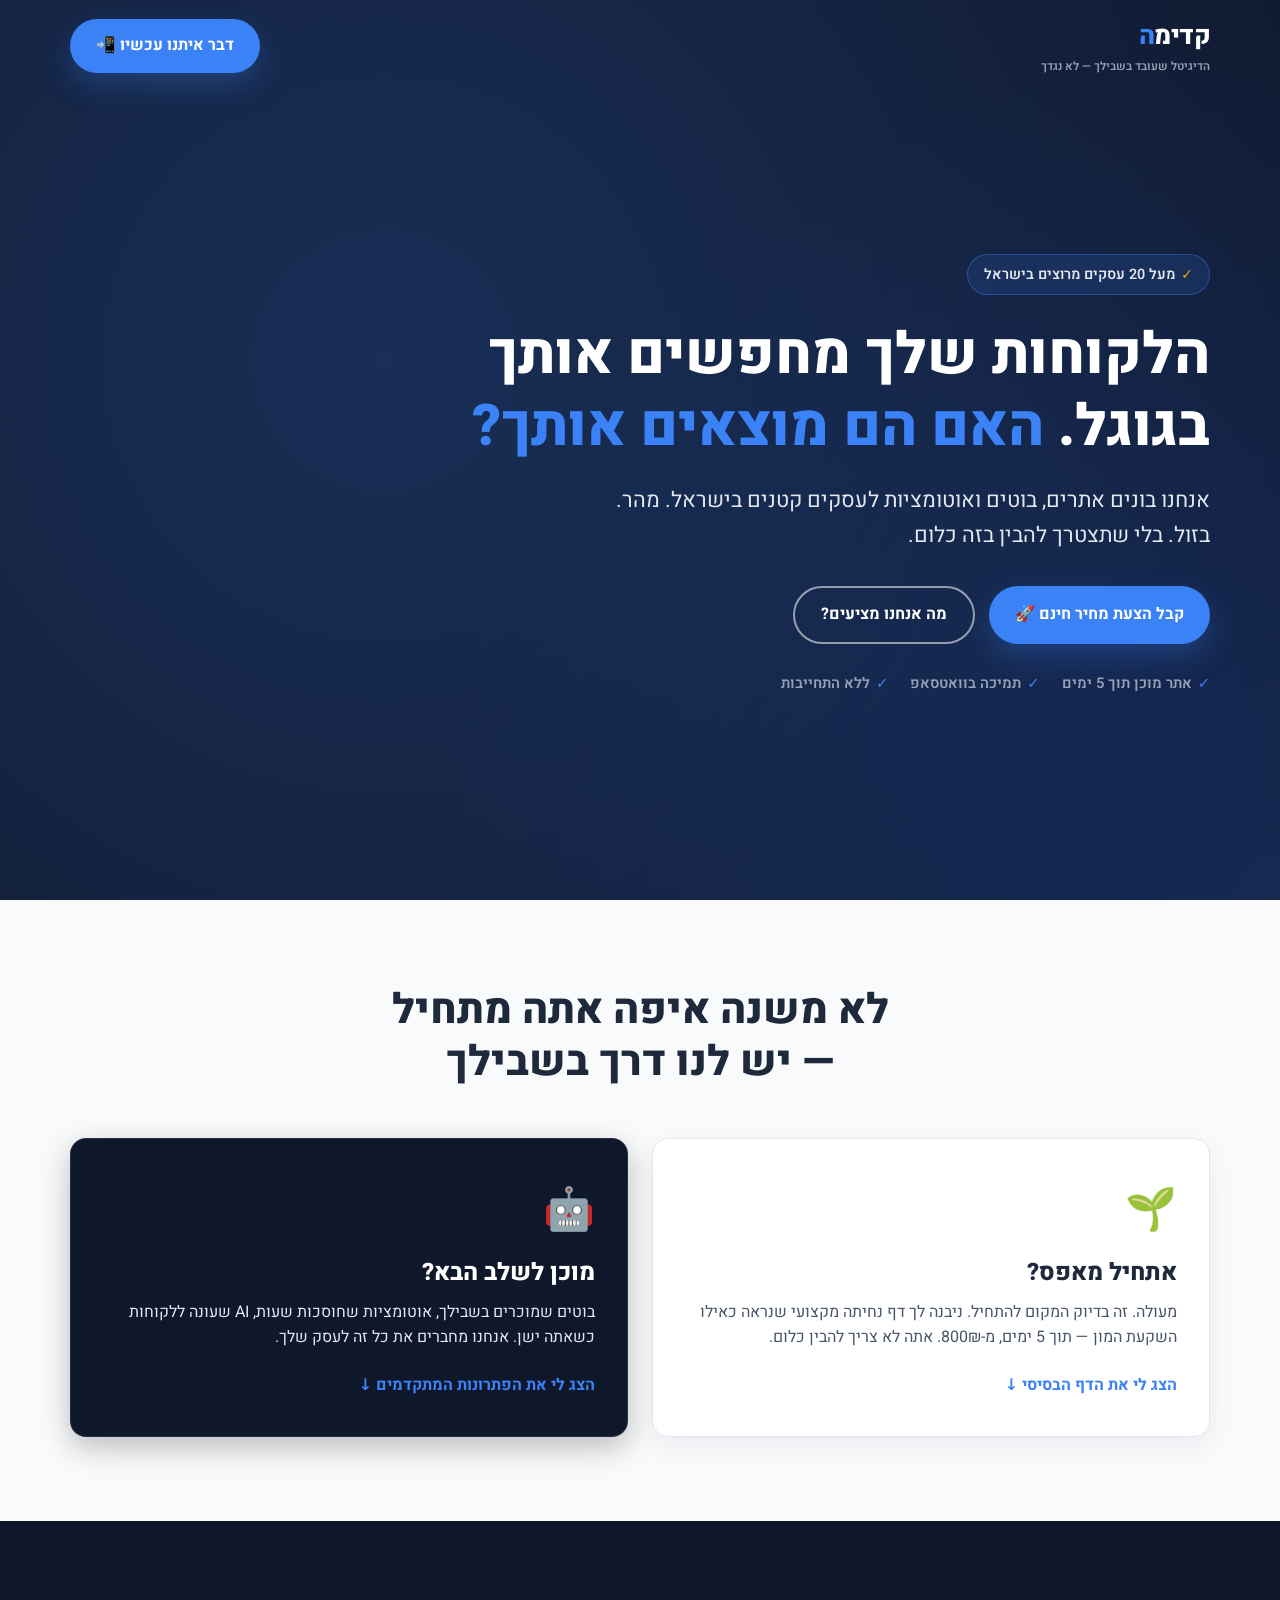
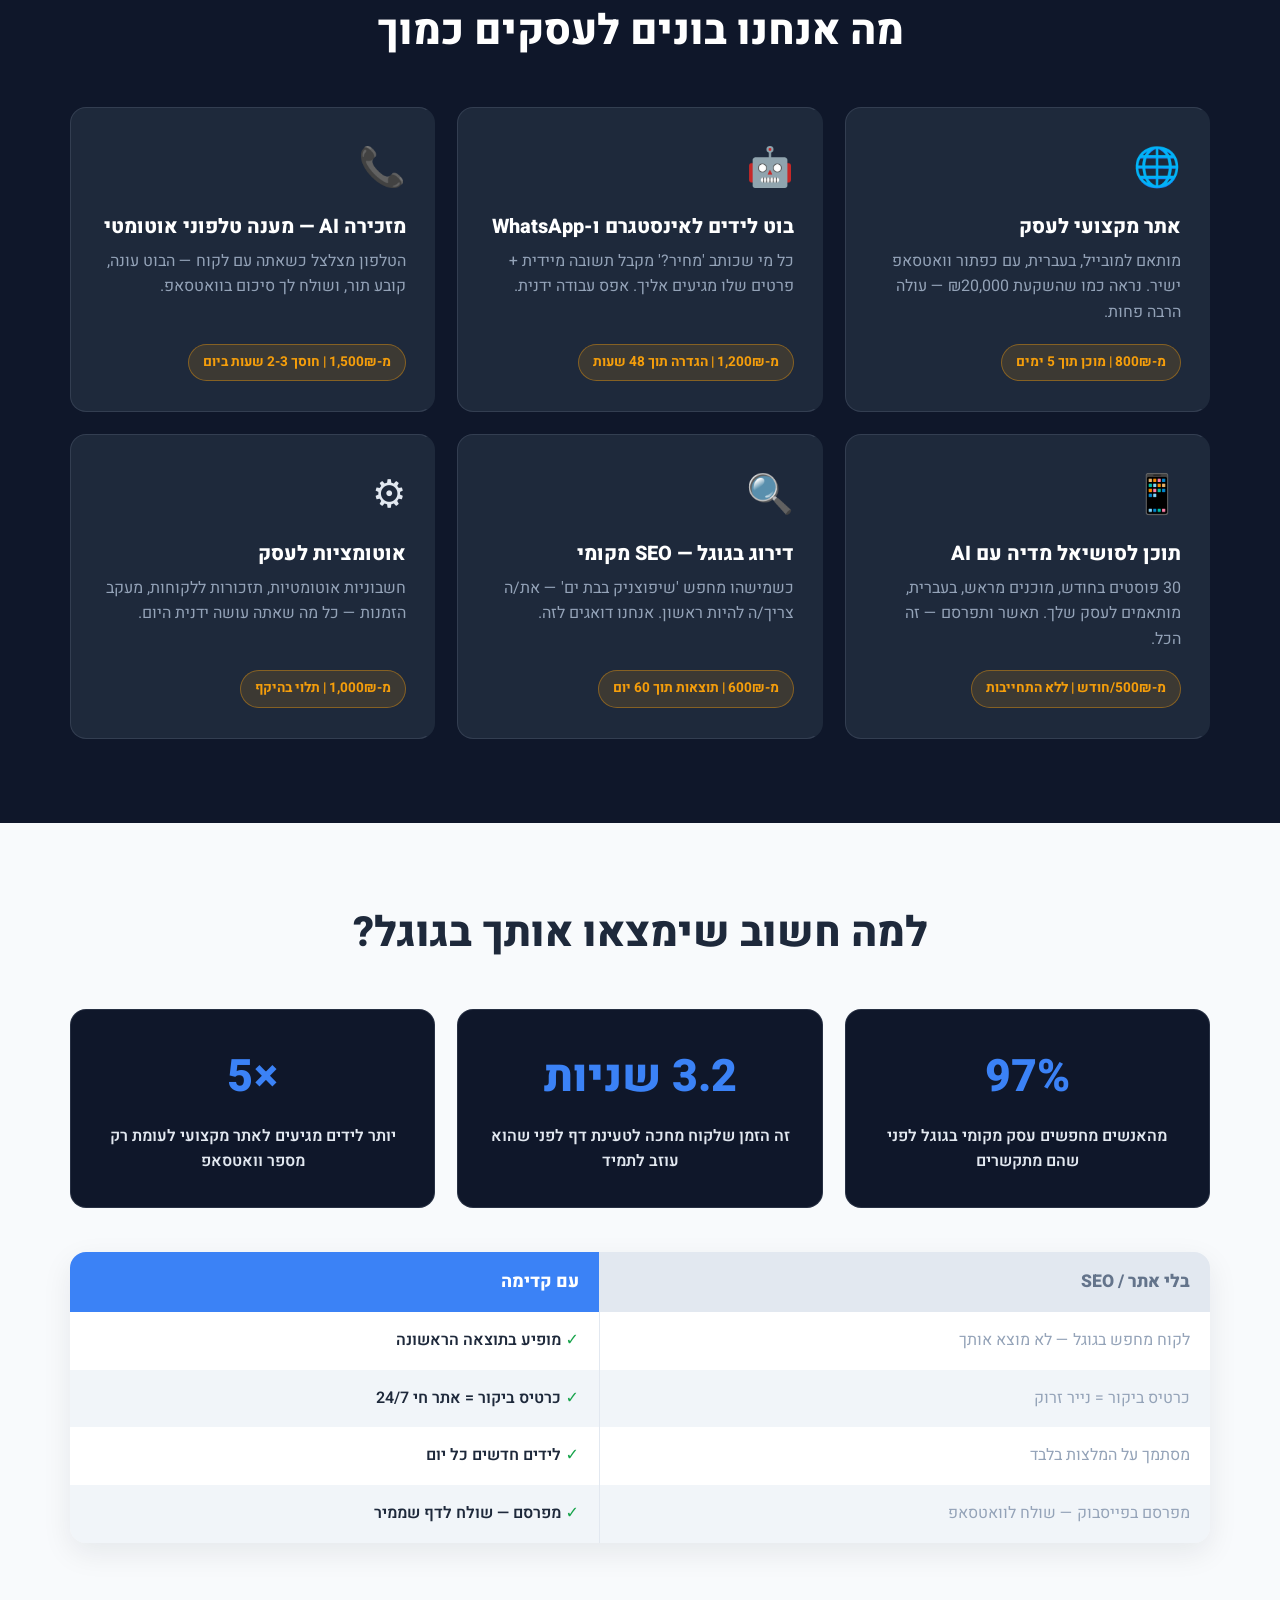
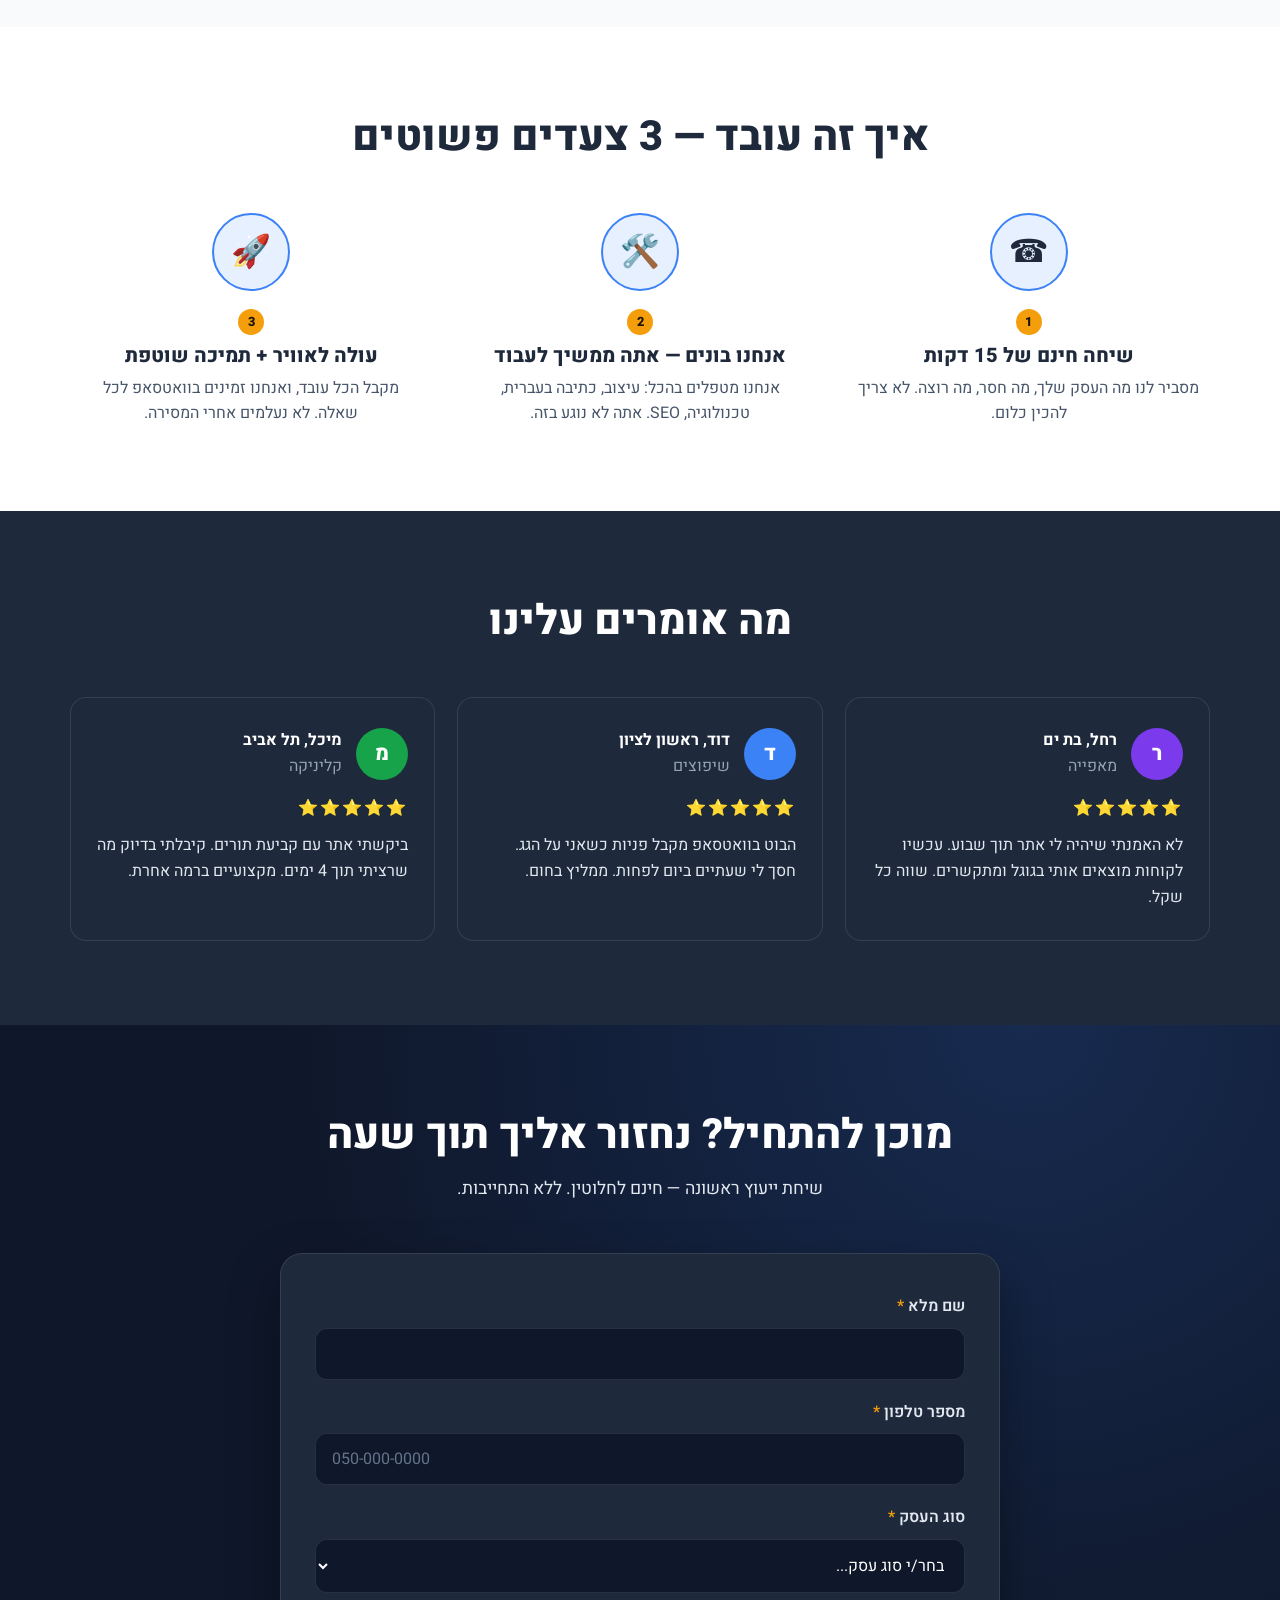
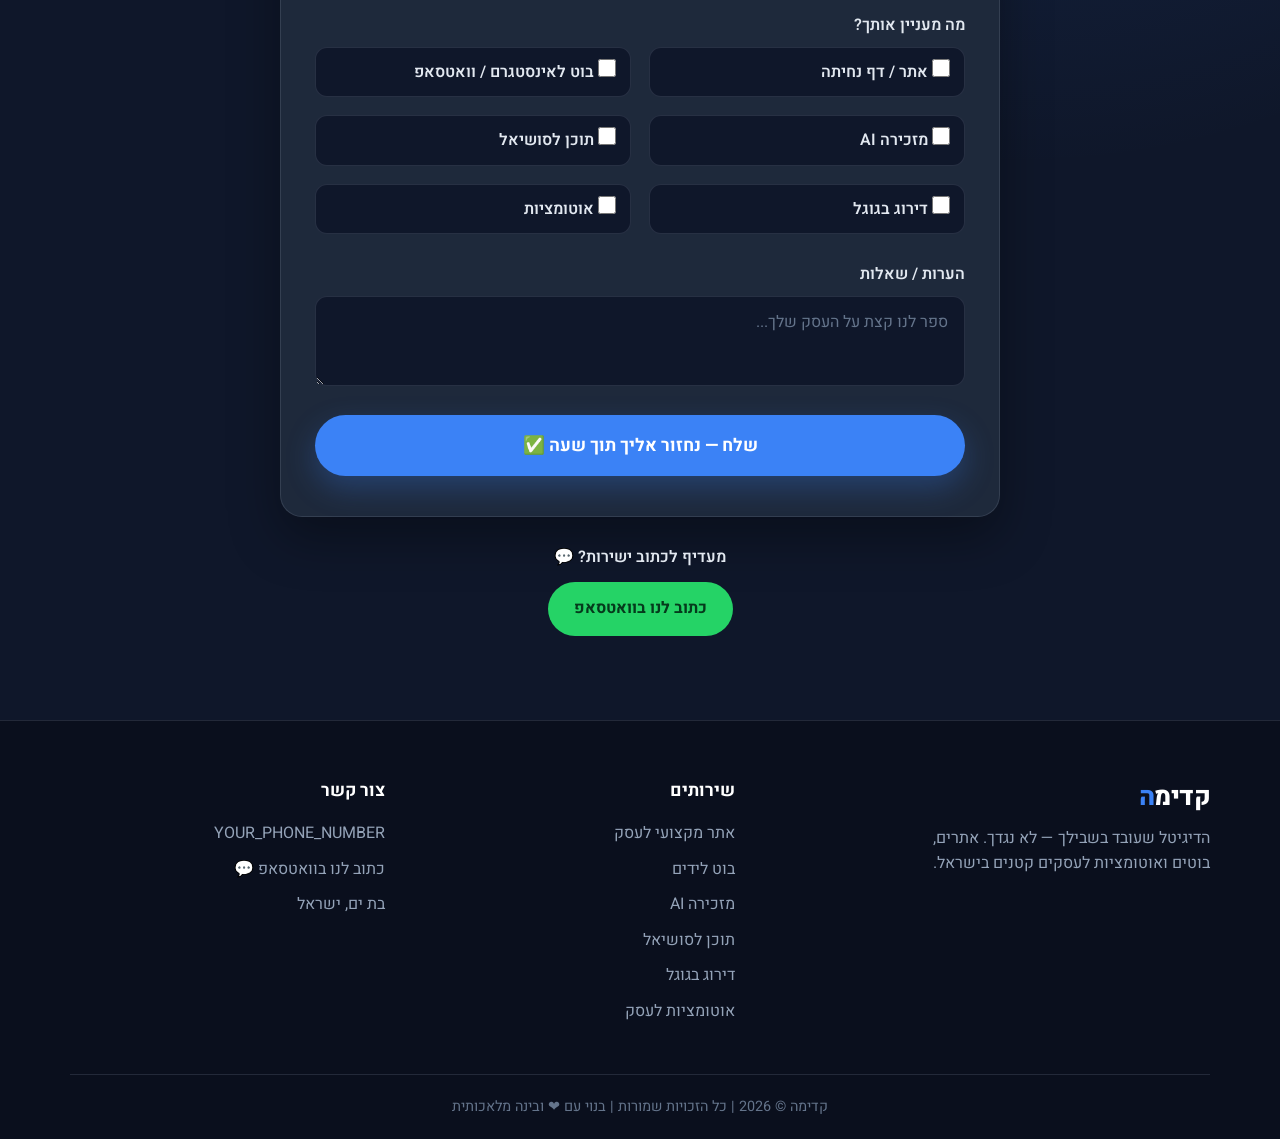
==== public/index.html @ 9039691e "Initial commit from v0" ====
<!DOCTYPE html>
<html lang="he" dir="rtl">
<head>
  <meta charset="UTF-8" />
  <meta name="viewport" content="width=device-width, initial-scale=1.0" />
  <title>קדימה | אתרים, בוטים ואוטומציות לעסקים קטנים בישראל</title>
  <meta name="description" content="קדימה בונה אתרים מקצועיים, בוטים לוואטסאפ ואינסטגרם, ואוטומציות AI לעסקים קטנים בישראל. מוכן תוך 5 ימים, מ-800₪. התקשר עכשיו." />

  <!-- Open Graph -->
  <meta property="og:title" content="קדימה | אתרים, בוטים ואוטומציות לעסקים קטנים בישראל" />
  <meta property="og:description" content="קדימה בונה אתרים מקצועיים, בוטים לוואטסאפ ואינסטגרם, ואוטומציות AI לעסקים קטנים בישראל. מוכן תוך 5 ימים, מ-800₪." />
  <meta property="og:type" content="website" />

  <!-- Google Fonts: Heebo -->
  <link rel="preconnect" href="https://fonts.googleapis.com" />
  <link rel="preconnect" href="https://fonts.gstatic.com" crossorigin />
  <link href="https://fonts.googleapis.com/css2?family=Heebo:wght@400;600;700;800&display=swap" rel="stylesheet" />

  <!-- Schema.org LocalBusiness -->
  <script type="application/ld+json">
  {
    "@context": "https://schema.org",
    "@type": "LocalBusiness",
    "name": "קדימה",
    "description": "סוכנות AI לעסקים קטנים בישראל",
    "address": {
      "@type": "PostalAddress",
      "addressLocality": "בת ים",
      "addressCountry": "IL"
    },
    "telephone": "+YOUR_PHONE_NUMBER",
    "url": "https://kadima.co.il",
    "priceRange": "₪₪"
  }
  </script>

  <style>
    :root {
      --navy: #0F172A;
      --navy-soft: #1E293B;
      --blue: #3B82F6;
      --blue-dark: #2563EB;
      --gold: #F59E0B;
      --white: #FFFFFF;
      --text-light: #E2E8F0;
      --muted: #94A3B8;
      --section-light: #F8FAFC;
      --text-dark: #1E293B;
      --border-dark: rgba(148, 163, 184, 0.18);
      --radius: 16px;
      --shadow-blue: 0 12px 30px rgba(59, 130, 246, 0.28);
    }

    * { margin: 0; padding: 0; box-sizing: border-box; }

    html { scroll-behavior: smooth; }

    body {
      font-family: 'Heebo', system-ui, -apple-system, sans-serif;
      background: var(--navy);
      color: var(--text-light);
      line-height: 1.6;
      overflow-x: hidden;
      -webkit-font-smoothing: antialiased;
    }

    h1, h2, h3 { line-height: 1.25; font-weight: 800; }

    a { text-decoration: none; color: inherit; }

    img { max-width: 100%; display: block; }

    .container {
      width: 100%;
      max-width: 1180px;
      margin: 0 auto;
      padding: 0 20px;
    }

    section { position: relative; }

    /* ===== Buttons ===== */
    .btn {
      display: inline-flex;
      align-items: center;
      justify-content: center;
      gap: 8px;
      font-family: inherit;
      font-weight: 700;
      font-size: 1rem;
      padding: 14px 26px;
      border-radius: 999px;
      border: none;
      cursor: pointer;
      transition: transform .2s ease, box-shadow .25s ease, background .2s ease, color .2s ease;
      white-space: nowrap;
    }
    .btn-primary {
      background: var(--blue);
      color: #fff;
      box-shadow: var(--shadow-blue);
    }
    .btn-primary:hover { background: var(--blue-dark); transform: translateY(-2px); }
    .btn-outline {
      background: transparent;
      color: #fff;
      border: 2px solid rgba(255,255,255,.55);
    }
    .btn-outline:hover { border-color: #fff; background: rgba(255,255,255,.08); transform: translateY(-2px); }
    .btn-gold { background: var(--gold); color: #1a1303; }
    .btn-block { width: 100%; padding: 18px; font-size: 1.1rem; }

    /* ===== Navbar ===== */
    .navbar {
      position: fixed;
      top: 0; right: 0; left: 0;
      z-index: 1000;
      transition: background .3s ease, box-shadow .3s ease, padding .3s ease, backdrop-filter .3s ease;
      padding: 16px 0;
    }
    .navbar.scrolled {
      background: rgba(15, 23, 42, .82);
      backdrop-filter: blur(12px);
      box-shadow: 0 6px 24px rgba(0,0,0,.35);
      padding: 10px 0;
    }
    .nav-inner { display: flex; align-items: center; justify-content: space-between; }
    .logo-wrap { display: flex; flex-direction: column; }
    .logo {
      font-size: 1.6rem;
      font-weight: 800;
      color: #fff;
      letter-spacing: -0.5px;
    }
    .logo span { color: var(--blue); }
    .logo-tag { font-size: .72rem; color: var(--muted); font-weight: 600; margin-top: 1px; }

    /* ===== Hero ===== */
    .hero {
      min-height: 100vh;
      display: flex;
      align-items: center;
      padding: 120px 0 70px;
      background:
        radial-gradient(circle at 15% 20%, rgba(59,130,246,.22), transparent 45%),
        radial-gradient(circle at 85% 75%, rgba(245,158,11,.12), transparent 45%),
        radial-gradient(circle at 50% 50%, rgba(37,99,235,.18), transparent 55%),
        var(--navy);
      background-size: 200% 200%, 200% 200%, 200% 200%, auto;
      animation: meshMove 16s ease-in-out infinite alternate;
      overflow: hidden;
    }
    @keyframes meshMove {
      0%   { background-position: 0% 0%, 100% 100%, 50% 50%, 0 0; }
      100% { background-position: 30% 20%, 70% 80%, 60% 40%, 0 0; }
    }
    .hero-content { max-width: 760px; }
    .badge {
      display: inline-flex;
      align-items: center;
      gap: 6px;
      background: rgba(59,130,246,.14);
      border: 1px solid rgba(59,130,246,.4);
      color: var(--text-light);
      font-weight: 600;
      font-size: .9rem;
      padding: 8px 16px;
      border-radius: 999px;
      margin-bottom: 24px;
    }
    .badge .check { color: var(--gold); }
    .hero h1 {
      font-size: clamp(2rem, 6vw, 3.6rem);
      color: #fff;
      margin-bottom: 20px;
      text-wrap: balance;
    }
    .hero h1 .hl { color: var(--blue); }
    .hero-sub {
      font-size: clamp(1.05rem, 2.4vw, 1.35rem);
      color: var(--text-light);
      max-width: 620px;
      margin-bottom: 34px;
      text-wrap: pretty;
    }
    .hero-ctas { display: flex; flex-wrap: wrap; gap: 14px; margin-bottom: 28px; }
    .micro-badges {
      display: flex;
      flex-wrap: wrap;
      gap: 8px 22px;
      color: var(--muted);
      font-weight: 600;
      font-size: .92rem;
    }
    .micro-badges span { display: inline-flex; align-items: center; gap: 6px; }
    .micro-badges .check { color: var(--blue); font-weight: 800; }

    /* ===== Section heads ===== */
    .section-pad { padding: 84px 0; }
    .section-head { text-align: center; max-width: 720px; margin: 0 auto 50px; }
    .section-head h2 {
      font-size: clamp(1.7rem, 4vw, 2.6rem);
      margin-bottom: 14px;
      text-wrap: balance;
    }
    .light { background: var(--section-light); color: var(--text-dark); }
    .light .section-head h2 { color: var(--text-dark); }
    .dark-sec { background: var(--navy); color: var(--text-light); }
    .dark-soft { background: var(--navy-soft); }

    /* ===== Two-audience split ===== */
    .split-grid {
      display: grid;
      grid-template-columns: repeat(2, 1fr);
      gap: 24px;
    }
    .aud-card {
      border-radius: var(--radius);
      padding: 38px 32px;
      transition: transform .25s ease, box-shadow .25s ease;
    }
    .aud-card:hover { transform: translateY(-4px); }
    .aud-a {
      background: #fff;
      color: var(--text-dark);
      border: 1px solid #e2e8f0;
      box-shadow: 0 10px 30px rgba(15,23,42,.06);
    }
    .aud-b {
      background: var(--navy);
      color: var(--text-light);
      border: 1px solid var(--border-dark);
      box-shadow: 0 10px 30px rgba(0,0,0,.25);
    }
    .aud-icon { font-size: 2.6rem; margin-bottom: 14px; }
    .aud-card h3 { font-size: 1.5rem; margin-bottom: 12px; }
    .aud-a h3 { color: var(--text-dark); }
    .aud-b h3 { color: #fff; }
    .aud-card p { margin-bottom: 22px; }
    .aud-a p { color: #475569; }
    .aud-b p { color: var(--text-light); }
    .aud-link {
      font-weight: 700;
      color: var(--blue);
      display: inline-flex;
      align-items: center;
      gap: 6px;
      transition: gap .2s ease;
    }
    .aud-link:hover { gap: 12px; }

    /* ===== Services ===== */
    .services-grid {
      display: grid;
      grid-template-columns: repeat(3, 1fr);
      gap: 22px;
    }
    .service-card {
      background: var(--navy-soft);
      border: 1px solid var(--border-dark);
      border-right: 3px solid transparent;
      border-radius: var(--radius);
      padding: 30px 26px;
      display: flex;
      flex-direction: column;
      transition: transform .25s ease, box-shadow .25s ease, border-color .25s ease;
    }
    .service-card:hover {
      transform: translateY(-6px);
      box-shadow: -6px 12px 34px rgba(59,130,246,.22);
      border-right-color: var(--blue);
    }
    .service-icon { font-size: 2.4rem; margin-bottom: 14px; }
    .service-card h3 { font-size: 1.25rem; color: #fff; margin-bottom: 10px; }
    .service-card p { color: var(--muted); flex-grow: 1; margin-bottom: 18px; }
    .price-badge {
      align-self: flex-start;
      background: rgba(245,158,11,.14);
      border: 1px solid rgba(245,158,11,.4);
      color: var(--gold);
      font-weight: 700;
      font-size: .85rem;
      padding: 7px 14px;
      border-radius: 999px;
    }

    /* ===== Why SEO ===== */
    .stats-grid {
      display: grid;
      grid-template-columns: repeat(3, 1fr);
      gap: 22px;
      margin-bottom: 44px;
    }
    .stat-box {
      background: var(--navy);
      border: 1px solid var(--border-dark);
      border-radius: var(--radius);
      padding: 32px 26px;
      text-align: center;
    }
    .stat-num { font-size: 2.8rem; font-weight: 800; color: var(--blue); margin-bottom: 10px; }
    .stat-box p { color: var(--text-light); font-weight: 600; }

    .compare-table {
      width: 100%;
      border-collapse: collapse;
      border-radius: var(--radius);
      overflow: hidden;
      box-shadow: 0 10px 30px rgba(15,23,42,.08);
    }
    .compare-table th, .compare-table td {
      padding: 16px 20px;
      text-align: right;
      font-size: 1rem;
    }
    .compare-table thead th { font-size: 1.1rem; font-weight: 800; }
    .compare-table thead th:first-child { background: #e2e8f0; color: #64748b; }
    .compare-table thead th:last-child { background: var(--blue); color: #fff; }
    .compare-table tbody tr { background: #fff; }
    .compare-table tbody tr:nth-child(even) { background: #f1f5f9; }
    .compare-table td:first-child { color: #94a3b8; border-left: 1px solid #e2e8f0; }
    .compare-table td:last-child { color: var(--text-dark); font-weight: 600; }
    .compare-table td:last-child::before { content: "✓ "; color: #16a34a; font-weight: 800; }

    /* ===== How it works ===== */
    .steps {
      display: grid;
      grid-template-columns: repeat(3, 1fr);
      gap: 26px;
    }
    .step {
      text-align: center;
      padding: 0 10px;
      position: relative;
    }
    .step-circle {
      width: 78px; height: 78px;
      margin: 0 auto 18px;
      border-radius: 50%;
      display: flex; align-items: center; justify-content: center;
      font-size: 2rem;
      background: rgba(59,130,246,.12);
      border: 2px solid var(--blue);
    }
    .step-num {
      display: inline-block;
      background: var(--gold);
      color: #1a1303;
      font-weight: 800;
      font-size: .8rem;
      width: 26px; height: 26px; line-height: 26px;
      border-radius: 50%;
      margin-bottom: 8px;
    }
    .step h3 { font-size: 1.25rem; color: var(--text-dark); margin-bottom: 8px; }
    .step p { color: #475569; }

    /* ===== Testimonials ===== */
    .testi-grid {
      display: grid;
      grid-template-columns: repeat(3, 1fr);
      gap: 22px;
    }
    .testi-card {
      background: var(--navy-soft);
      border: 1px solid var(--border-dark);
      border-radius: var(--radius);
      padding: 30px 26px;
    }
    .testi-top { display: flex; align-items: center; gap: 14px; margin-bottom: 16px; }
    .avatar {
      width: 52px; height: 52px;
      border-radius: 50%;
      display: flex; align-items: center; justify-content: center;
      font-weight: 800; font-size: 1.3rem; color: #fff;
      flex-shrink: 0;
    }
    .testi-meta strong { color: #fff; display: block; font-size: 1rem; }
    .stars { color: var(--gold); margin-bottom: 12px; letter-spacing: 2px; }
    .testi-card p { color: var(--text-light); }

    /* ===== Lead form ===== */
    .form-section {
      background:
        radial-gradient(circle at 80% 0%, rgba(59,130,246,.18), transparent 45%),
        var(--navy);
    }
    .form-wrap {
      max-width: 720px;
      margin: 0 auto;
      background: var(--navy-soft);
      border: 1px solid var(--border-dark);
      border-radius: 22px;
      padding: 40px 34px;
      box-shadow: 0 20px 50px rgba(0,0,0,.35);
    }
    .form-group { margin-bottom: 20px; }
    .form-group label { display: block; font-weight: 600; margin-bottom: 8px; color: var(--text-light); }
    .req { color: var(--gold); }
    .form-control {
      width: 100%;
      font-family: inherit;
      font-size: 1rem;
      padding: 13px 16px;
      border-radius: 12px;
      border: 1.5px solid var(--border-dark);
      background: var(--navy);
      color: #fff;
      transition: border-color .2s ease, box-shadow .2s ease;
    }
    .form-control::placeholder { color: #64748b; }
    .form-control:focus {
      outline: none;
      border-color: var(--blue);
      box-shadow: 0 0 0 4px rgba(59,130,246,.18);
    }
    select.form-control { cursor: pointer; }
    textarea.form-control { resize: vertical; min-height: 90px; }
    .checks {
      display: grid;
      grid-template-columns: repeat(2, 1fr);
      gap: 10px 18px;
    }
    .check-item {
      display: flex; align-items: center; gap: 10px;
      background: var(--navy);
      border: 1.5px solid var(--border-dark);
      border-radius: 12px;
      padding: 11px 14px;
      cursor: pointer;
      transition: border-color .2s ease, background .2s ease;
      font-weight: 600;
    }
    .check-item:hover { border-color: var(--blue); }
    .check-item input { width: 18px; height: 18px; accent-color: var(--blue); cursor: pointer; }
    .field-error { color: #f87171; font-size: .85rem; margin-top: 6px; display: none; }
    .form-control.invalid { border-color: #f87171; }

    .spinner {
      width: 18px; height: 18px;
      border: 2.5px solid rgba(255,255,255,.4);
      border-top-color: #fff;
      border-radius: 50%;
      animation: spin .7s linear infinite;
      display: none;
    }
    @keyframes spin { to { transform: rotate(360deg); } }

    .thank-you {
      display: none;
      text-align: center;
      padding: 20px 0;
    }
    .thank-you.show { display: block; animation: fadeUp .5s ease; }
    .thank-you h3 { font-size: 1.7rem; color: #fff; margin-bottom: 14px; }
    .thank-you p { color: var(--text-light); margin-bottom: 26px; font-size: 1.1rem; }

    .wa-fallback { text-align: center; margin-top: 28px; color: var(--text-light); }
    .wa-fallback p { margin-bottom: 12px; font-weight: 600; }
    .btn-wa { background: #25D366; color: #053a1c; }
    .btn-wa:hover { background: #1ebe5a; transform: translateY(-2px); }
    .pulse { animation: pulse 2s infinite; }
    @keyframes pulse {
      0% { box-shadow: 0 0 0 0 rgba(37,211,102,.5); }
      70% { box-shadow: 0 0 0 16px rgba(37,211,102,0); }
      100% { box-shadow: 0 0 0 0 rgba(37,211,102,0); }
    }

    /* ===== Footer ===== */
    footer { background: #0a0f1d; padding: 56px 0 0; border-top: 1px solid var(--border-dark); }
    .footer-grid {
      display: grid;
      grid-template-columns: 1.4fr 1fr 1fr;
      gap: 34px;
      padding-bottom: 40px;
    }
    .footer-brand .logo { margin-bottom: 8px; }
    .footer-brand p { color: var(--muted); max-width: 280px; }
    footer h4 { color: #fff; font-size: 1.1rem; margin-bottom: 16px; }
    footer ul { list-style: none; }
    footer li { margin-bottom: 10px; }
    footer a, footer li { color: var(--muted); transition: color .2s ease; }
    footer a:hover { color: var(--blue); }
    .footer-bottom {
      border-top: 1px solid var(--border-dark);
      padding: 20px 0;
      text-align: center;
      color: #64748b;
      font-size: .9rem;
    }

    /* ===== Reveal animation ===== */
    .reveal {
      opacity: 0;
      transform: translateY(28px);
      transition: opacity .6s ease, transform .6s ease;
    }
    .reveal.visible { opacity: 1; transform: translateY(0); }

    /* ===== Responsive ===== */
    @media (max-width: 880px) {
      .services-grid, .stats-grid, .steps, .testi-grid { grid-template-columns: 1fr; }
      .split-grid { grid-template-columns: 1fr; }
      .footer-grid { grid-template-columns: 1fr; gap: 26px; }
    }
    @media (max-width: 600px) {
      .section-pad { padding: 60px 0; }
      .logo-tag { display: none; }
      .checks { grid-template-columns: 1fr; }
      .hero-ctas .btn { flex: 1; }
      .navbar .nav-cta { padding: 11px 18px; font-size: .9rem; }
    }
  </style>
</head>
<body>

  <!-- ===== NAVBAR ===== -->
  <header class="navbar" id="navbar">
    <div class="container nav-inner">
      <div class="logo-wrap">
        <a href="#" class="logo">קדימ<span>ה</span></a>
        <span class="logo-tag">הדיגיטל שעובד בשבילך — לא נגדך</span>
      </div>
      <a href="#contact" class="btn btn-primary nav-cta">דבר איתנו עכשיו 📲</a>
    </div>
  </header>

  <main>
    <!-- ===== HERO ===== -->
    <section class="hero" id="hero">
      <div class="container">
        <div class="hero-content">
          <span class="badge"><span class="check">✓</span> מעל 20 עסקים מרוצים בישראל</span>
          <h1>הלקוחות שלך מחפשים אותך בגוגל. <span class="hl">האם הם מוצאים אותך?</span></h1>
          <p class="hero-sub">אנחנו בונים אתרים, בוטים ואוטומציות לעסקים קטנים בישראל. מהר. בזול. בלי שתצטרך להבין בזה כלום.</p>
          <div class="hero-ctas">
            <a href="#contact" class="btn btn-primary">קבל הצעת מחיר חינם 🚀</a>
            <a href="#services" class="btn btn-outline">מה אנחנו מציעים?</a>
          </div>
          <div class="micro-badges">
            <span><span class="check">✓</span> אתר מוכן תוך 5 ימים</span>
            <span><span class="check">✓</span> תמיכה בוואטסאפ</span>
            <span><span class="check">✓</span> ללא התחייבות</span>
          </div>
        </div>
      </div>
    </section>

    <!-- ===== TWO-AUDIENCE SPLIT ===== -->
    <section class="section-pad light" id="start">
      <div class="container">
        <div class="section-head reveal">
          <h2>לא משנה איפה אתה מתחיל — יש לנו דרך בשבילך</h2>
        </div>
        <div class="split-grid">
          <div class="aud-card aud-a reveal">
            <div class="aud-icon">🌱</div>
            <h3>אתחיל מאפס?</h3>
            <p>מעולה. זה בדיוק המקום להתחיל. ניבנה לך דף נחיתה מקצועי שנראה כאילו השקעת המון — תוך 5 ימים, מ-800₪. אתה לא צריך להבין כלום.</p>
            <a href="#services" class="aud-link">הצג לי את הדף הבסיסי ↓</a>
          </div>
          <div class="aud-card aud-b reveal">
            <div class="aud-icon">🤖</div>
            <h3>מוכן לשלב הבא?</h3>
            <p>בוטים שמוכרים בשבילך, אוטומציות שחוסכות שעות, AI שעונה ללקוחות כשאתה ישן. אנחנו מחברים את כל זה לעסק שלך.</p>
            <a href="#services" class="aud-link">הצג לי את הפתרונות המתקדמים ↓</a>
          </div>
        </div>
      </div>
    </section>

    <!-- ===== SERVICES ===== -->
    <section class="section-pad dark-sec" id="services">
      <div class="container">
        <div class="section-head reveal">
          <h2 style="color:#fff">מה אנחנו בונים לעסקים כמוך</h2>
        </div>
        <div class="services-grid">
          <div class="service-card reveal">
            <div class="service-icon">🌐</div>
            <h3>אתר מקצועי לעסק</h3>
            <p>מותאם למובייל, בעברית, עם כפתור וואטסאפ ישיר. נראה כמו שהשקעת ₪20,000 — עולה הרבה פחות.</p>
            <span class="price-badge">מ-800₪ | מוכן תוך 5 ימים</span>
          </div>
          <div class="service-card reveal">
            <div class="service-icon">🤖</div>
            <h3>בוט לידים לאינסטגרם ו-WhatsApp</h3>
            <p>כל מי שכותב 'מחיר?' מקבל תשובה מיידית + פרטים שלו מגיעים אליך. אפס עבודה ידנית.</p>
            <span class="price-badge">מ-1,200₪ | הגדרה תוך 48 שעות</span>
          </div>
          <div class="service-card reveal">
            <div class="service-icon">📞</div>
            <h3>מזכירה AI — מענה טלפוני אוטומטי</h3>
            <p>הטלפון מצלצל כשאתה עם לקוח — הבוט עונה, קובע תור, ושולח לך סיכום בוואטסאפ.</p>
            <span class="price-badge">מ-1,500₪ | חוסך 2-3 שעות ביום</span>
          </div>
          <div class="service-card reveal">
            <div class="service-icon">📱</div>
            <h3>תוכן לסושיאל מדיה עם AI</h3>
            <p>30 פוסטים בחודש, מוכנים מראש, בעברית, מותאמים לעסק שלך. תאשר ותפרסם — זה הכל.</p>
            <span class="price-badge">מ-500₪/חודש | ללא התחייבות</span>
          </div>
          <div class="service-card reveal">
            <div class="service-icon">🔍</div>
            <h3>דירוג בגוגל — SEO מקומי</h3>
            <p>כשמישהו מחפש 'שיפוצניק בבת ים' — את/ה צריך/ה להיות ראשון. אנחנו דואגים לזה.</p>
            <span class="price-badge">מ-600₪ | תוצאות תוך 60 יום</span>
          </div>
          <div class="service-card reveal">
            <div class="service-icon">⚙️</div>
            <h3>אוטומציות לעסק</h3>
            <p>חשבוניות אוטומטיות, תזכורות ללקוחות, מעקב הזמנות — כל מה שאתה עושה ידנית היום.</p>
            <span class="price-badge">מ-1,000₪ | תלוי בהיקף</span>
          </div>
        </div>
      </div>
    </section>

    <!-- ===== WHY SEO ===== -->
    <section class="section-pad light" id="why-seo">
      <div class="container">
        <div class="section-head reveal">
          <h2>למה חשוב שימצאו אותך בגוגל?</h2>
        </div>
        <div class="stats-grid">
          <div class="stat-box reveal">
            <div class="stat-num">97%</div>
            <p>מהאנשים מחפשים עסק מקומי בגוגל לפני שהם מתקשרים</p>
          </div>
          <div class="stat-box reveal">
            <div class="stat-num">3.2 שניות</div>
            <p>זה הזמן שלקוח מחכה לטעינת דף לפני שהוא עוזב לתמיד</p>
          </div>
          <div class="stat-box reveal">
            <div class="stat-num">×5</div>
            <p>יותר לידים מגיעים לאתר מקצועי לעומת רק מספר וואטסאפ</p>
          </div>
        </div>
        <div class="reveal">
          <table class="compare-table">
            <thead>
              <tr>
                <th>בלי אתר / SEO</th>
                <th>עם קדימה</th>
              </tr>
            </thead>
            <tbody>
              <tr><td>לקוח מחפש בגוגל — לא מוצא אותך</td><td>מופיע בתוצאה הראשונה</td></tr>
              <tr><td>כרטיס ביקור = נייר זרוק</td><td>כרטיס ביקור = אתר חי 24/7</td></tr>
              <tr><td>מסתמך על המלצות בלבד</td><td>לידים חדשים כל יום</td></tr>
              <tr><td>מפרסם בפייסבוק — שולח לוואטסאפ</td><td>מפרסם — שולח לדף שממיר</td></tr>
            </tbody>
          </table>
        </div>
      </div>
    </section>

    <!-- ===== HOW IT WORKS ===== -->
    <section class="section-pad" id="how-it-works" style="background:#fff;color:var(--text-dark)">
      <div class="container">
        <div class="section-head reveal">
          <h2>איך זה עובד — 3 צעדים פשוטים</h2>
        </div>
        <div class="steps">
          <div class="step reveal">
            <div class="step-circle">☎️</div>
            <span class="step-num">1</span>
            <h3>שיחה חינם של 15 דקות</h3>
            <p>מסביר לנו מה העסק שלך, מה חסר, מה רוצה. לא צריך להכין כלום.</p>
          </div>
          <div class="step reveal">
            <div class="step-circle">🛠️</div>
            <span class="step-num">2</span>
            <h3>אנחנו בונים — אתה ממשיך לעבוד</h3>
            <p>אנחנו מטפלים בהכל: עיצוב, כתיבה בעברית, טכנולוגיה, SEO. אתה לא נוגע בזה.</p>
          </div>
          <div class="step reveal">
            <div class="step-circle">🚀</div>
            <span class="step-num">3</span>
            <h3>עולה לאוויר + תמיכה שוטפת</h3>
            <p>מקבל הכל עובד, ואנחנו זמינים בוואטסאפ לכל שאלה. לא נעלמים אחרי המסירה.</p>
          </div>
        </div>
      </div>
    </section>

    <!-- ===== TESTIMONIALS ===== -->
    <section class="section-pad dark-soft" id="testimonials">
      <div class="container">
        <div class="section-head reveal">
          <h2 style="color:#fff">מה אומרים עלינו</h2>
        </div>
        <div class="testi-grid">
          <div class="testi-card reveal">
            <div class="testi-top">
              <div class="avatar" style="background:#7c3aed">ר</div>
              <div class="testi-meta"><strong>רחל, בת ים</strong><span style="color:var(--muted)">מאפייה</span></div>
            </div>
            <div class="stars">⭐⭐⭐⭐⭐</div>
            <p>לא האמנתי שיהיה לי אתר תוך שבוע. עכשיו לקוחות מוצאים אותי בגוגל ומתקשרים. שווה כל שקל.</p>
          </div>
          <div class="testi-card reveal">
            <div class="testi-top">
              <div class="avatar" style="background:#3B82F6">ד</div>
              <div class="testi-meta"><strong>דוד, ראשון לציון</strong><span style="color:var(--muted)">שיפוצים</span></div>
            </div>
            <div class="stars">⭐⭐⭐⭐⭐</div>
            <p>הבוט בוואטסאפ מקבל פניות כשאני על הגג. חסך לי שעתיים ביום לפחות. ממליץ בחום.</p>
          </div>
          <div class="testi-card reveal">
            <div class="testi-top">
              <div class="avatar" style="background:#16a34a">מ</div>
              <div class="testi-meta"><strong>מיכל, תל אביב</strong><span style="color:var(--muted)">קליניקה</span></div>
            </div>
            <div class="stars">⭐⭐⭐⭐⭐</div>
            <p>ביקשתי אתר עם קביעת תורים. קיבלתי בדיוק מה שרציתי תוך 4 ימים. מקצועיים ברמה אחרת.</p>
          </div>
        </div>
      </div>
    </section>

    <!-- ===== LEAD FORM ===== -->
    <section class="section-pad form-section" id="contact">
      <div class="container">
        <div class="section-head reveal">
          <h2 style="color:#fff">מוכן להתחיל? נחזור אליך תוך שעה</h2>
          <p style="color:var(--text-light);font-size:1.1rem">שיחת ייעוץ ראשונה — חינם לחלוטין. ללא התחייבות.</p>
        </div>

        <div class="form-wrap reveal">
          <form id="leadForm" novalidate>
            <div class="form-group">
              <label for="fullName">שם מלא <span class="req">*</span></label>
              <input type="text" id="fullName" name="fullName" class="form-control" required />
              <div class="field-error">נא למלא שם מלא</div>
            </div>

            <div class="form-group">
              <label for="phone">מספר טלפון <span class="req">*</span></label>
              <input type="tel" id="phone" name="phone" class="form-control" placeholder="050-000-0000" required />
              <div class="field-error">נא למלא מספר טלפון תקין</div>
            </div>

            <div class="form-group">
              <label for="bizType">סוג העסק <span class="req">*</span></label>
              <select id="bizType" name="bizType" class="form-control" required>
                <option value="">בחר/י סוג עסק...</option>
                <option>מספרה/סלון יופי</option>
                <option>מאפייה/קפה</option>
                <option>מסעדה</option>
                <option>שיפוצים/בנייה</option>
                <option>קליניקה/רפואה</option>
                <option>חנות בגדים</option>
                <option>חנות חשמל</option>
                <option>מאמן/ת כושר</option>
                <option>עורך/ת דין/רואה חשבון</option>
                <option>אחר</option>
              </select>
              <div class="field-error">נא לבחור סוג עסק</div>
            </div>

            <div class="form-group">
              <label>מה מעניין אותך?</label>
              <div class="checks">
                <label class="check-item"><input type="checkbox" name="interest" value="אתר / דף נחיתה" /> אתר / דף נחיתה</label>
                <label class="check-item"><input type="checkbox" name="interest" value="בוט לאינסטגרם / וואטסאפ" /> בוט לאינסטגרם / וואטסאפ</label>
                <label class="check-item"><input type="checkbox" name="interest" value="מזכירה AI" /> מזכירה AI</label>
                <label class="check-item"><input type="checkbox" name="interest" value="תוכן לסושיאל" /> תוכן לסושיאל</label>
                <label class="check-item"><input type="checkbox" name="interest" value="דירוג בגוגל" /> דירוג בגוגל</label>
                <label class="check-item"><input type="checkbox" name="interest" value="אוטומציות" /> אוטומציות</label>
              </div>
            </div>

            <div class="form-group">
              <label for="notes">הערות / שאלות</label>
              <textarea id="notes" name="notes" class="form-control" placeholder="ספר לנו קצת על העסק שלך..."></textarea>
            </div>

            <button type="submit" class="btn btn-primary btn-block" id="submitBtn">
              <span class="spinner" id="spinner"></span>
              <span id="submitText">שלח — נחזור אליך תוך שעה ✅</span>
            </button>
          </form>

          <div class="thank-you" id="thankYou">
            <h3>תודה! קיבלנו את הפנייה שלך 🎉</h3>
            <p>נחזור אליך תוך שעה בוואטסאפ. בינתיים — שמור את המספר שלנו 💬</p>
            <a href="https://wa.me/YOUR_PHONE_NUMBER" target="_blank" rel="noopener" class="btn btn-wa">פתח שיחה עכשיו →</a>
          </div>
        </div>

        <div class="wa-fallback reveal">
          <p>מעדיף לכתוב ישירות? 💬</p>
          <a href="https://wa.me/YOUR_PHONE_NUMBER" target="_blank" rel="noopener" class="btn btn-wa pulse">כתוב לנו בוואטסאפ</a>
        </div>
      </div>
    </section>
  </main>

  <!-- ===== FOOTER ===== -->
  <footer>
    <div class="container">
      <div class="footer-grid">
        <div class="footer-brand">
          <div class="logo">קדימ<span style="color:var(--blue)">ה</span></div>
          <p>הדיגיטל שעובד בשבילך — לא נגדך. אתרים, בוטים ואוטומציות לעסקים קטנים בישראל.</p>
        </div>
        <div>
          <h4>שירותים</h4>
          <ul>
            <li><a href="#services">אתר מקצועי לעסק</a></li>
            <li><a href="#services">בוט לידים</a></li>
            <li><a href="#services">מזכירה AI</a></li>
            <li><a href="#services">תוכן לסושיאל</a></li>
            <li><a href="#services">דירוג בגוגל</a></li>
            <li><a href="#services">אוטומציות לעסק</a></li>
          </ul>
        </div>
        <div>
          <h4>צור קשר</h4>
          <ul>
            <li><a href="tel:+YOUR_PHONE_NUMBER">YOUR_PHONE_NUMBER</a></li>
            <li><a href="https://wa.me/YOUR_PHONE_NUMBER" target="_blank" rel="noopener">כתוב לנו בוואטסאפ 💬</a></li>
            <li>בת ים, ישראל</li>
          </ul>
        </div>
      </div>
      <div class="footer-bottom">
        קדימה © 2026 | כל הזכויות שמורות | בנוי עם ❤️ ובינה מלאכותית
      </div>
    </div>
  </footer>

  <script>
    // ===== Navbar scroll state =====
    var navbar = document.getElementById('navbar');
    window.addEventListener('scroll', function () {
      if (window.scrollY > 50) navbar.classList.add('scrolled');
      else navbar.classList.remove('scrolled');
    }, { passive: true });

    // ===== Intersection Observer reveal =====
    var observer = new IntersectionObserver(function (entries) {
      entries.forEach(function (entry) {
        if (entry.isIntersecting) {
          entry.target.classList.add('visible');
          observer.unobserve(entry.target);
        }
      });
    }, { threshold: 0.12 });
    document.querySelectorAll('.reveal').forEach(function (el) { observer.observe(el); });

    // ===== Form validation + submit =====
    var form = document.getElementById('leadForm');
    var submitBtn = document.getElementById('submitBtn');
    var spinner = document.getElementById('spinner');
    var submitText = document.getElementById('submitText');
    var thankYou = document.getElementById('thankYou');

    function setError(input, show) {
      var err = input.parentElement.querySelector('.field-error');
      if (err) err.style.display = show ? 'block' : 'none';
      input.classList.toggle('invalid', show);
    }

    var requiredFields = ['fullName', 'phone', 'bizType'];

    requiredFields.forEach(function (id) {
      var el = document.getElementById(id);
      el.addEventListener('input', function () { if (el.value.trim()) setError(el, false); });
      el.addEventListener('change', function () { if (el.value.trim()) setError(el, false); });
    });

    form.addEventListener('submit', function (e) {
      e.preventDefault();
      var valid = true;

      requiredFields.forEach(function (id) {
        var el = document.getElementById(id);
        if (!el.value.trim()) { setError(el, true); valid = false; }
      });

      var phone = document.getElementById('phone');
      var digits = phone.value.replace(/\D/g, '');
      if (phone.value.trim() && digits.length < 9) { setError(phone, true); valid = false; }

      if (!valid) return;

      // Loading state
      spinner.style.display = 'inline-block';
      submitText.textContent = 'שולח...';
      submitBtn.disabled = true;

      setTimeout(function () {
        form.style.display = 'none';
        thankYou.classList.add('show');
      }, 1500);
    });
  </script>
</body>
</html>
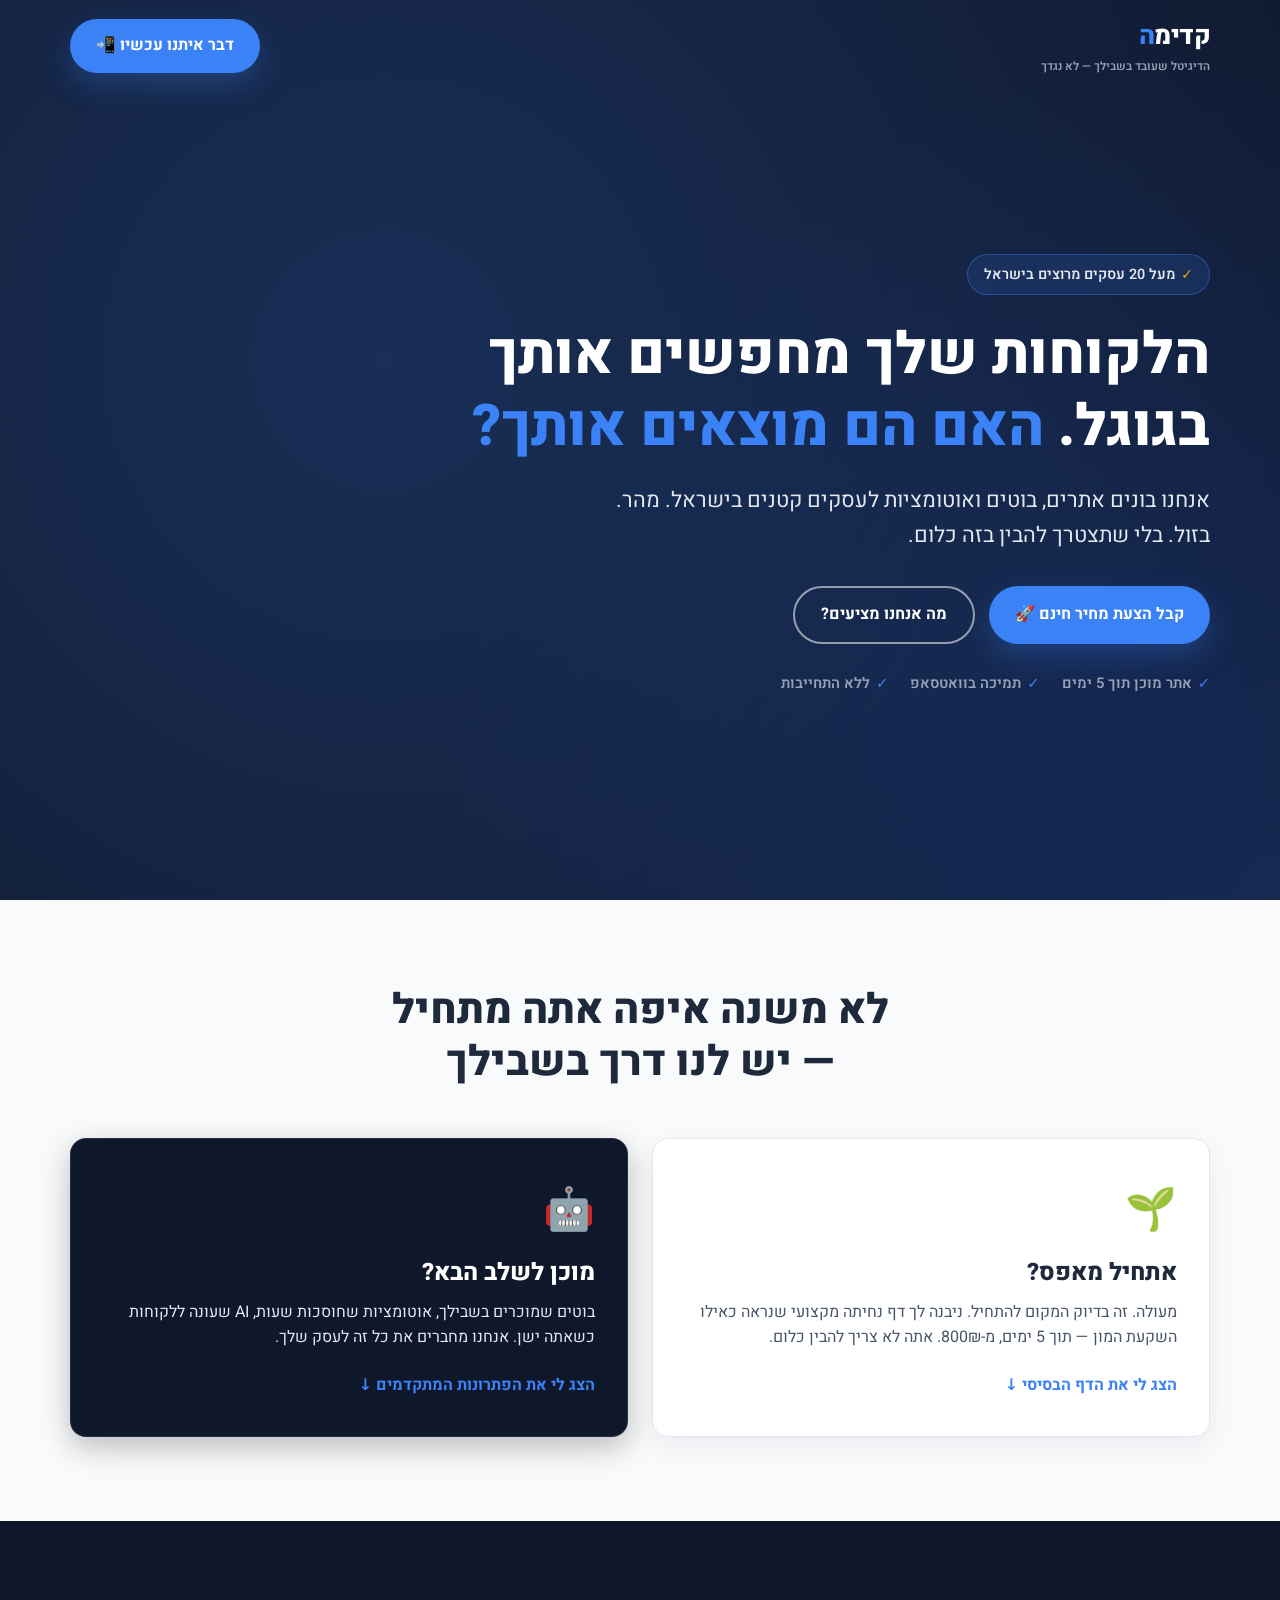
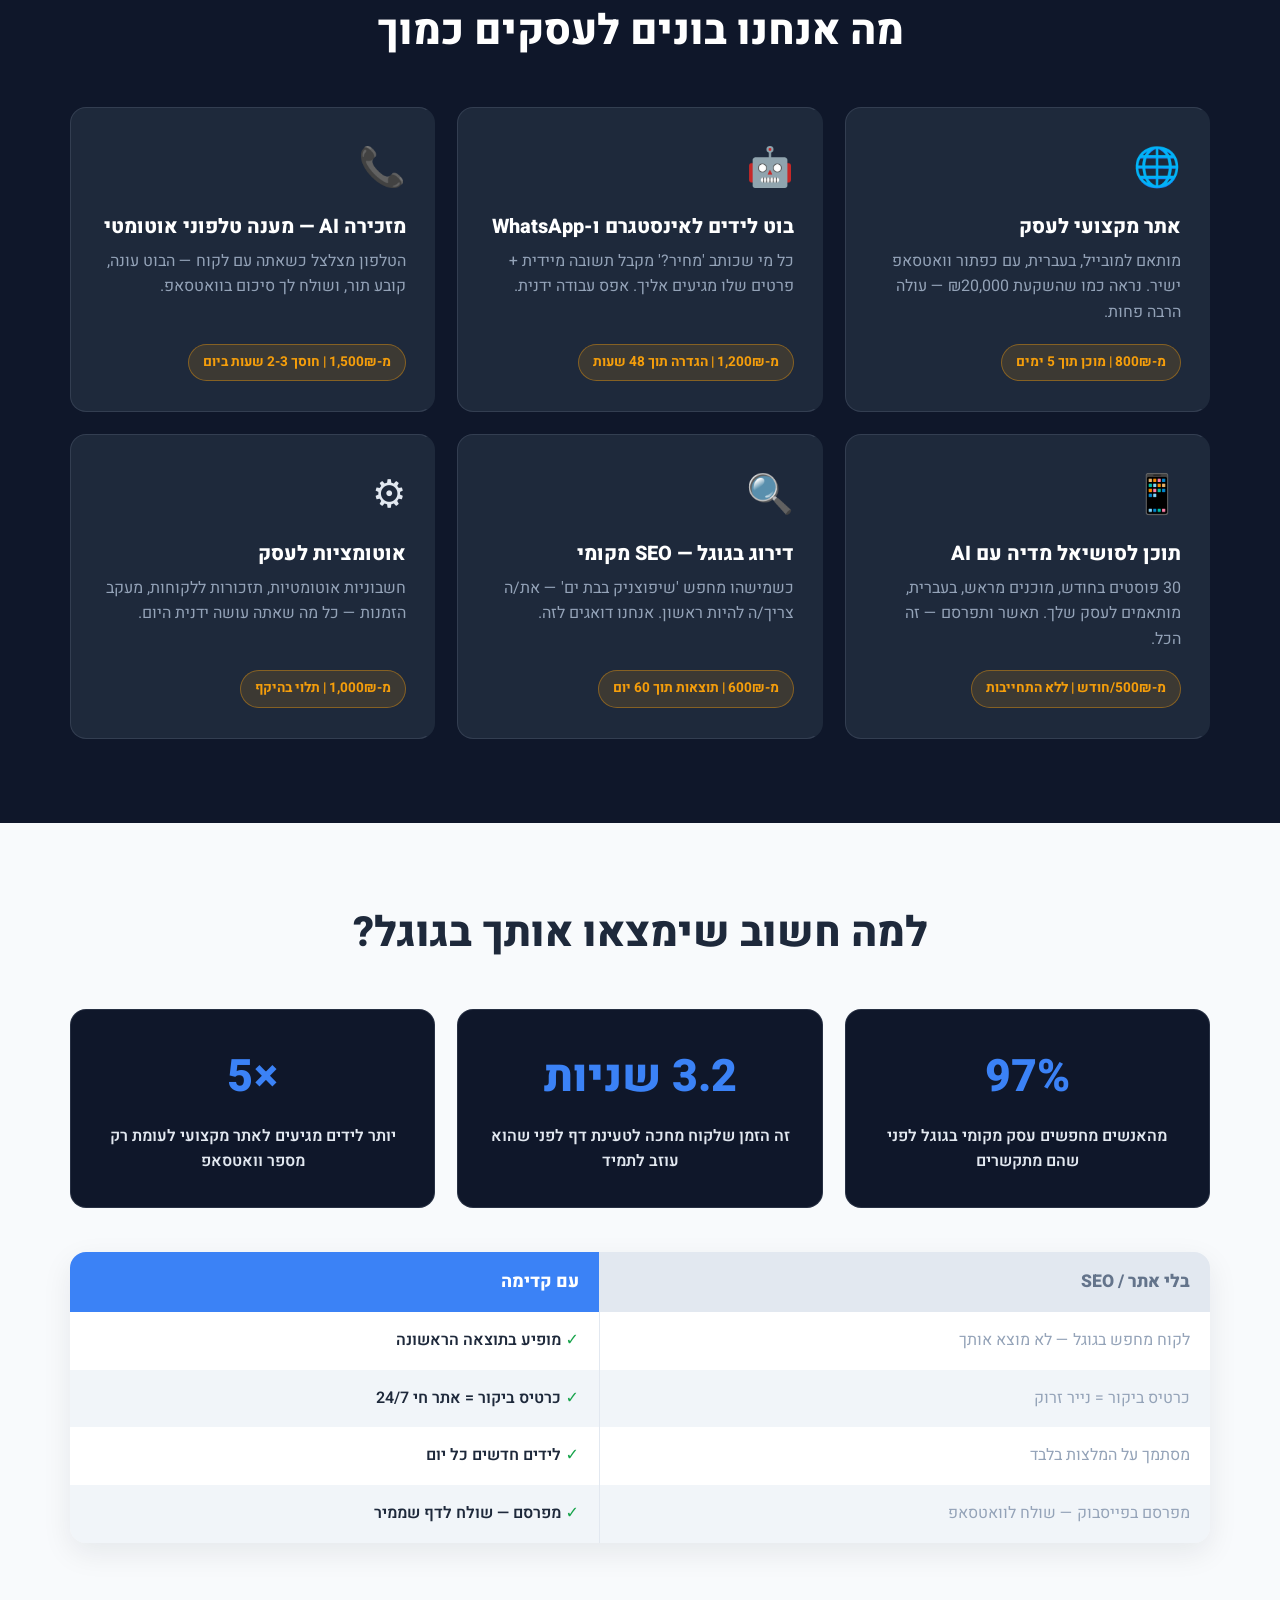
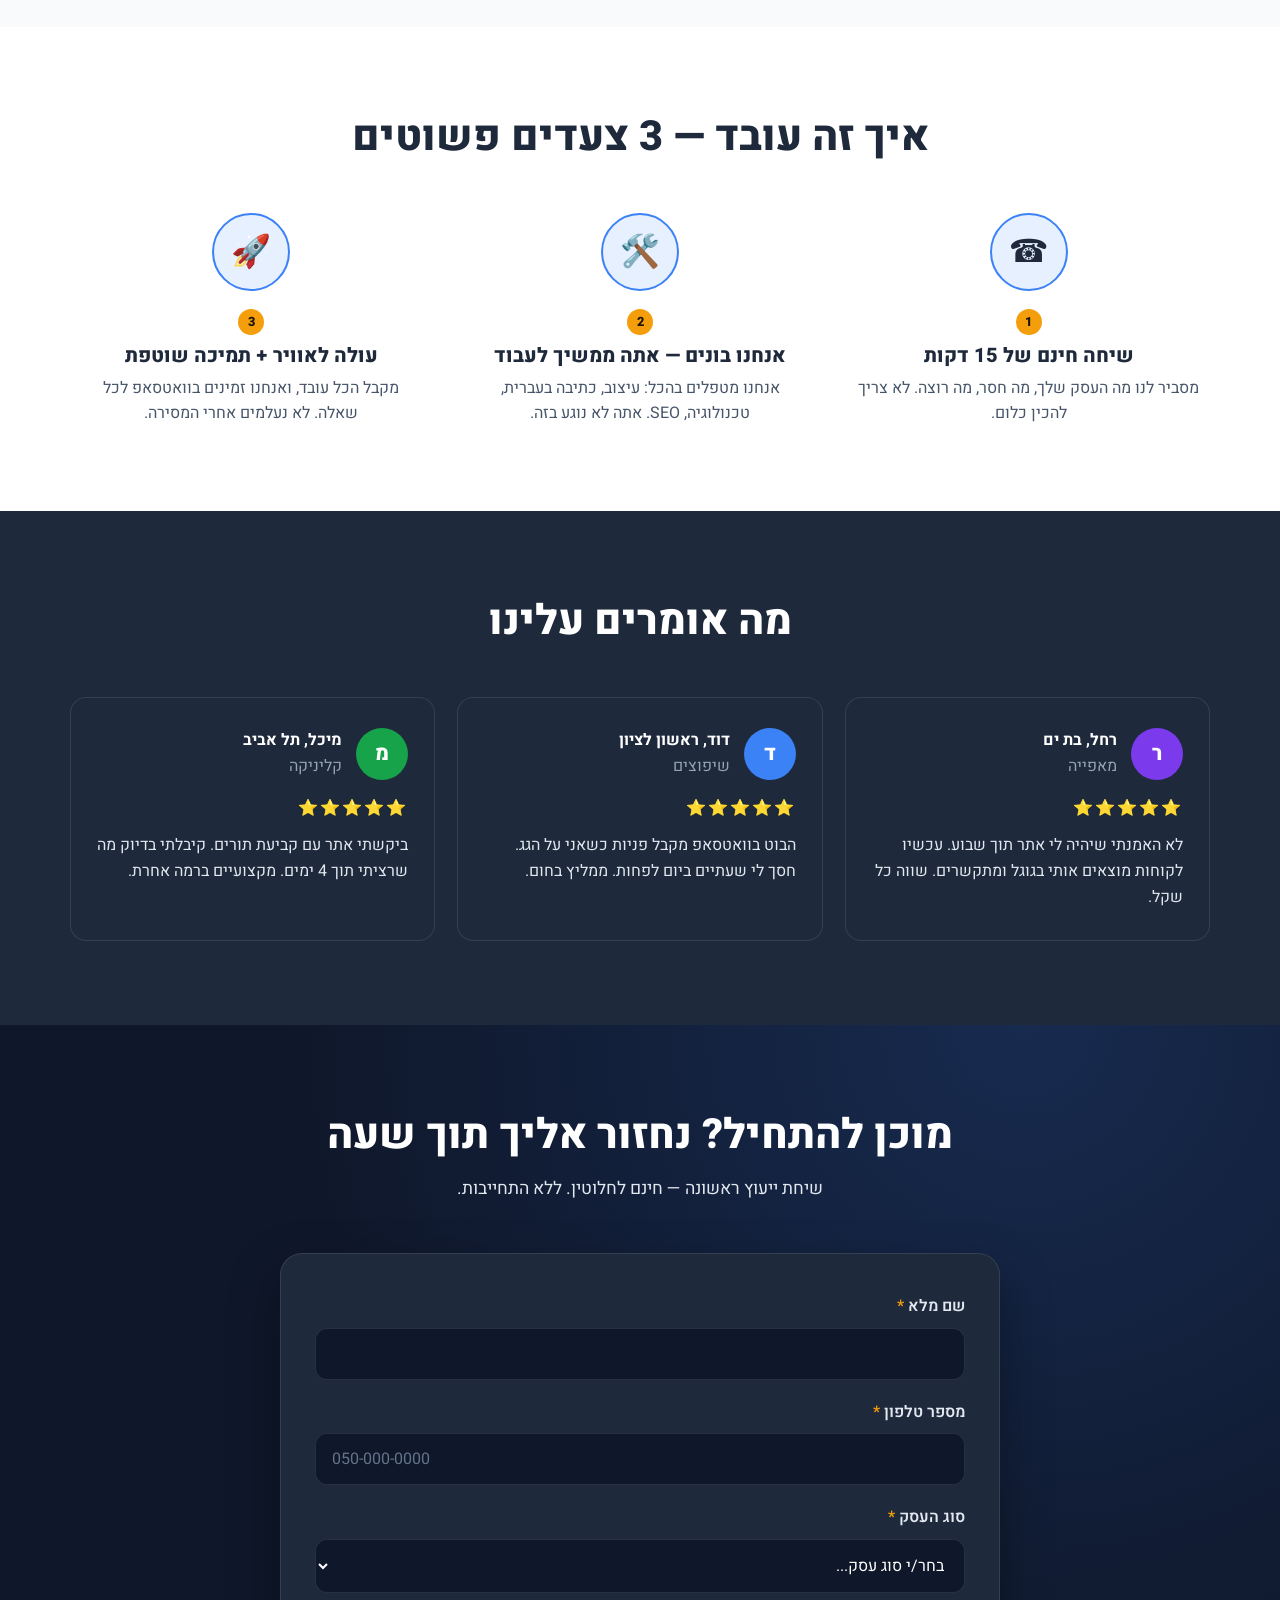
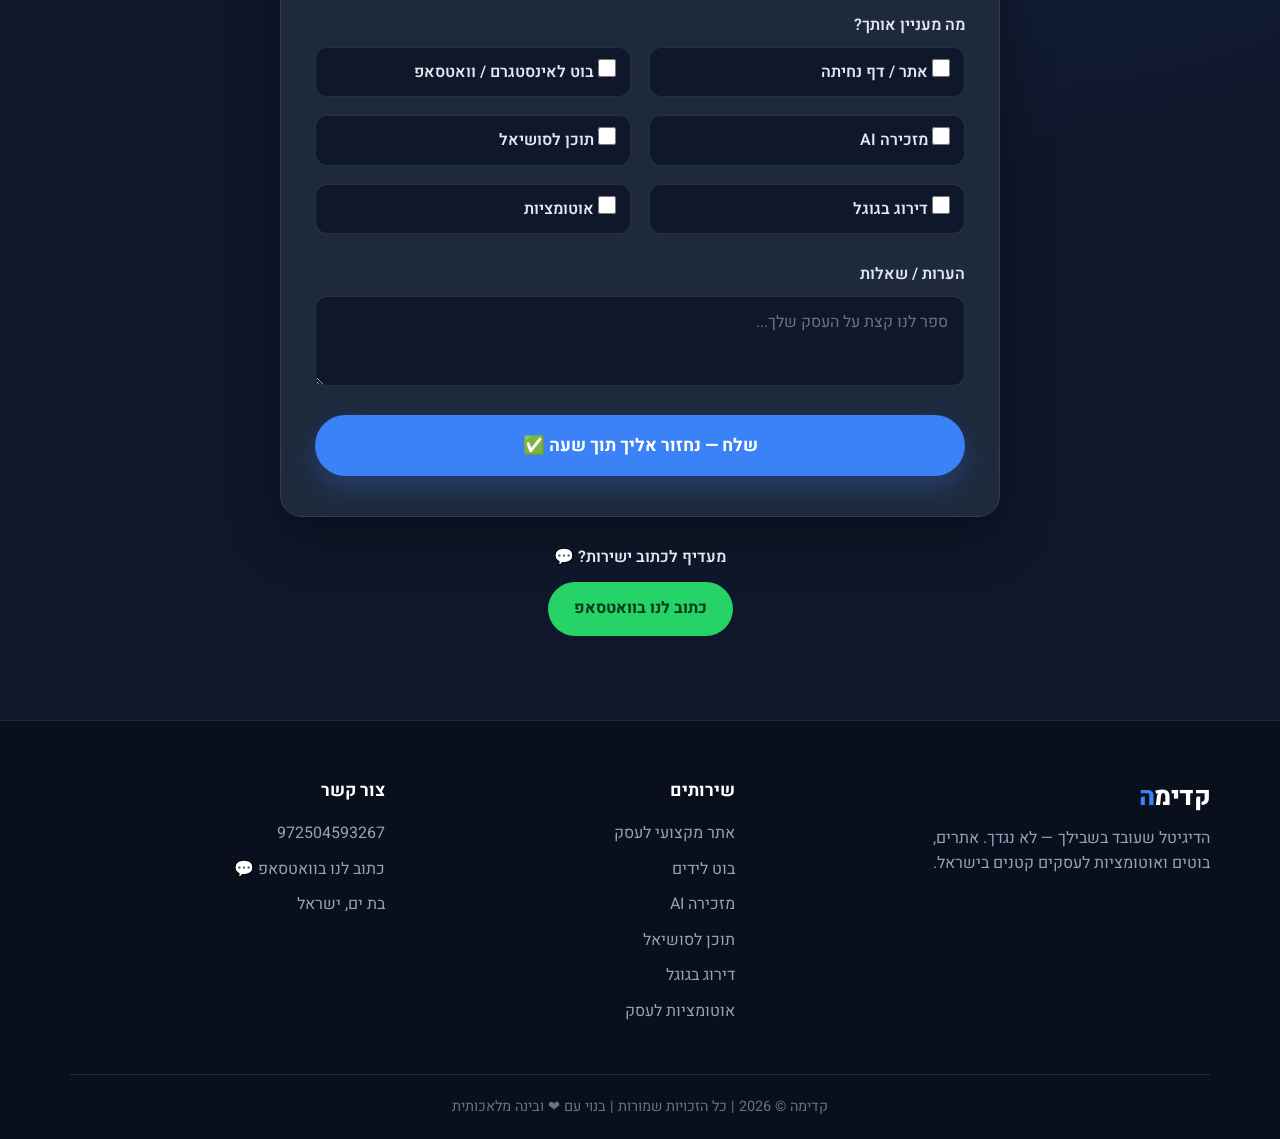
==== commit 0fd1d907: "Add dynamic sitemap and fix phone number placeholders - app/sitemap.ts: Next.js sitemap listing home" ====
--- a/public/index.html
+++ b/public/index.html
@@ -28,8 +28,8 @@
       "addressLocality": "בת ים",
       "addressCountry": "IL"
     },
-    "telephone": "+YOUR_PHONE_NUMBER",
-    "url": "https://kadima.co.il",
+    "telephone": "+972504593267",
+    "url": "https://kadima-ai.com",
     "priceRange": "₪₪"
   }
   </script>
@@ -785,13 +785,13 @@
           <div class="thank-you" id="thankYou">
             <h3>תודה! קיבלנו את הפנייה שלך 🎉</h3>
             <p>נחזור אליך תוך שעה בוואטסאפ. בינתיים — שמור את המספר שלנו 💬</p>
-            <a href="https://wa.me/YOUR_PHONE_NUMBER" target="_blank" rel="noopener" class="btn btn-wa">פתח שיחה עכשיו →</a>
+            <a href="https://wa.me/972504593267" target="_blank" rel="noopener" class="btn btn-wa">פתח שיחה עכשיו →</a>
           </div>
         </div>
 
         <div class="wa-fallback reveal">
           <p>מעדיף לכתוב ישירות? 💬</p>
-          <a href="https://wa.me/YOUR_PHONE_NUMBER" target="_blank" rel="noopener" class="btn btn-wa pulse">כתוב לנו בוואטסאפ</a>
+          <a href="https://wa.me/972504593267" target="_blank" rel="noopener" class="btn btn-wa pulse">כתוב לנו בוואטסאפ</a>
         </div>
       </div>
     </section>
@@ -819,8 +819,8 @@
         <div>
           <h4>צור קשר</h4>
           <ul>
-            <li><a href="tel:+YOUR_PHONE_NUMBER">YOUR_PHONE_NUMBER</a></li>
-            <li><a href="https://wa.me/YOUR_PHONE_NUMBER" target="_blank" rel="noopener">כתוב לנו בוואטסאפ 💬</a></li>
+            <li><a href="tel:+972504593267">972504593267</a></li>
+            <li><a href="https://wa.me/972504593267" target="_blank" rel="noopener">כתוב לנו בוואטסאפ 💬</a></li>
             <li>בת ים, ישראל</li>
           </ul>
         </div>
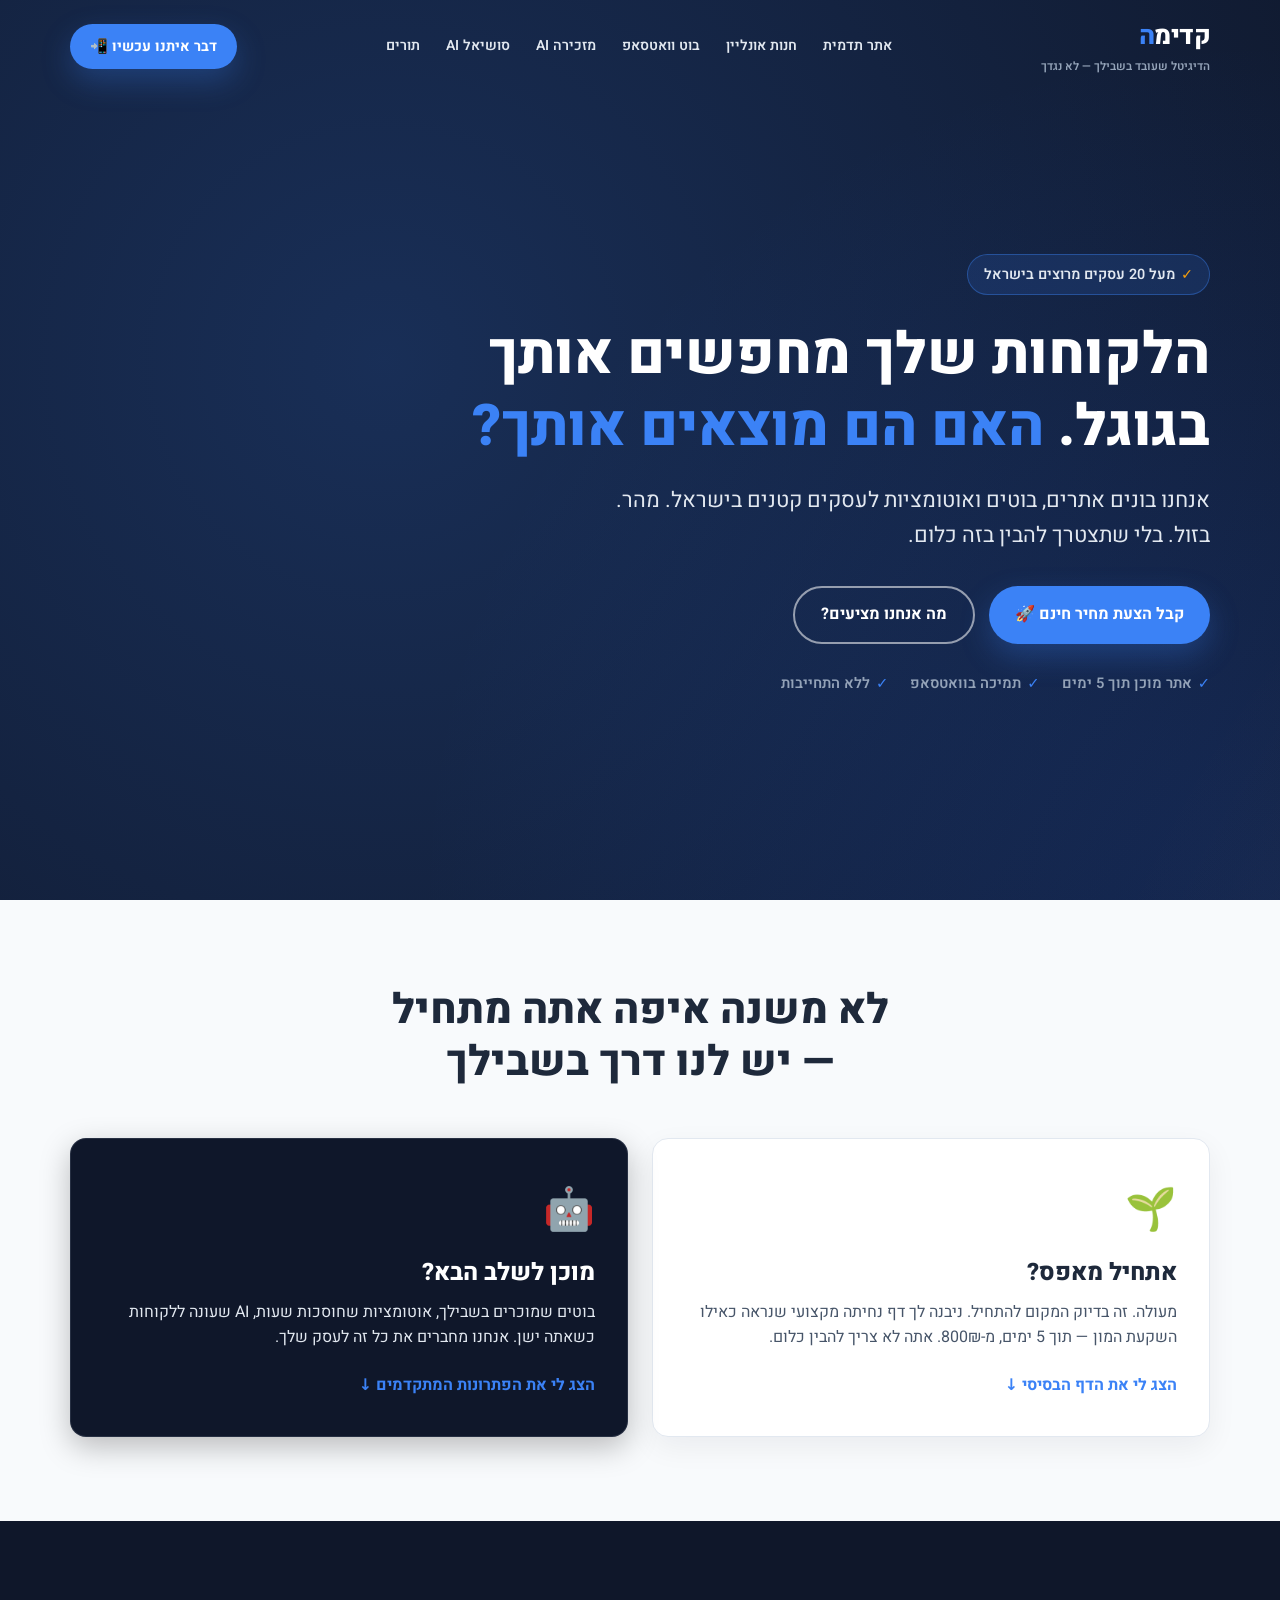
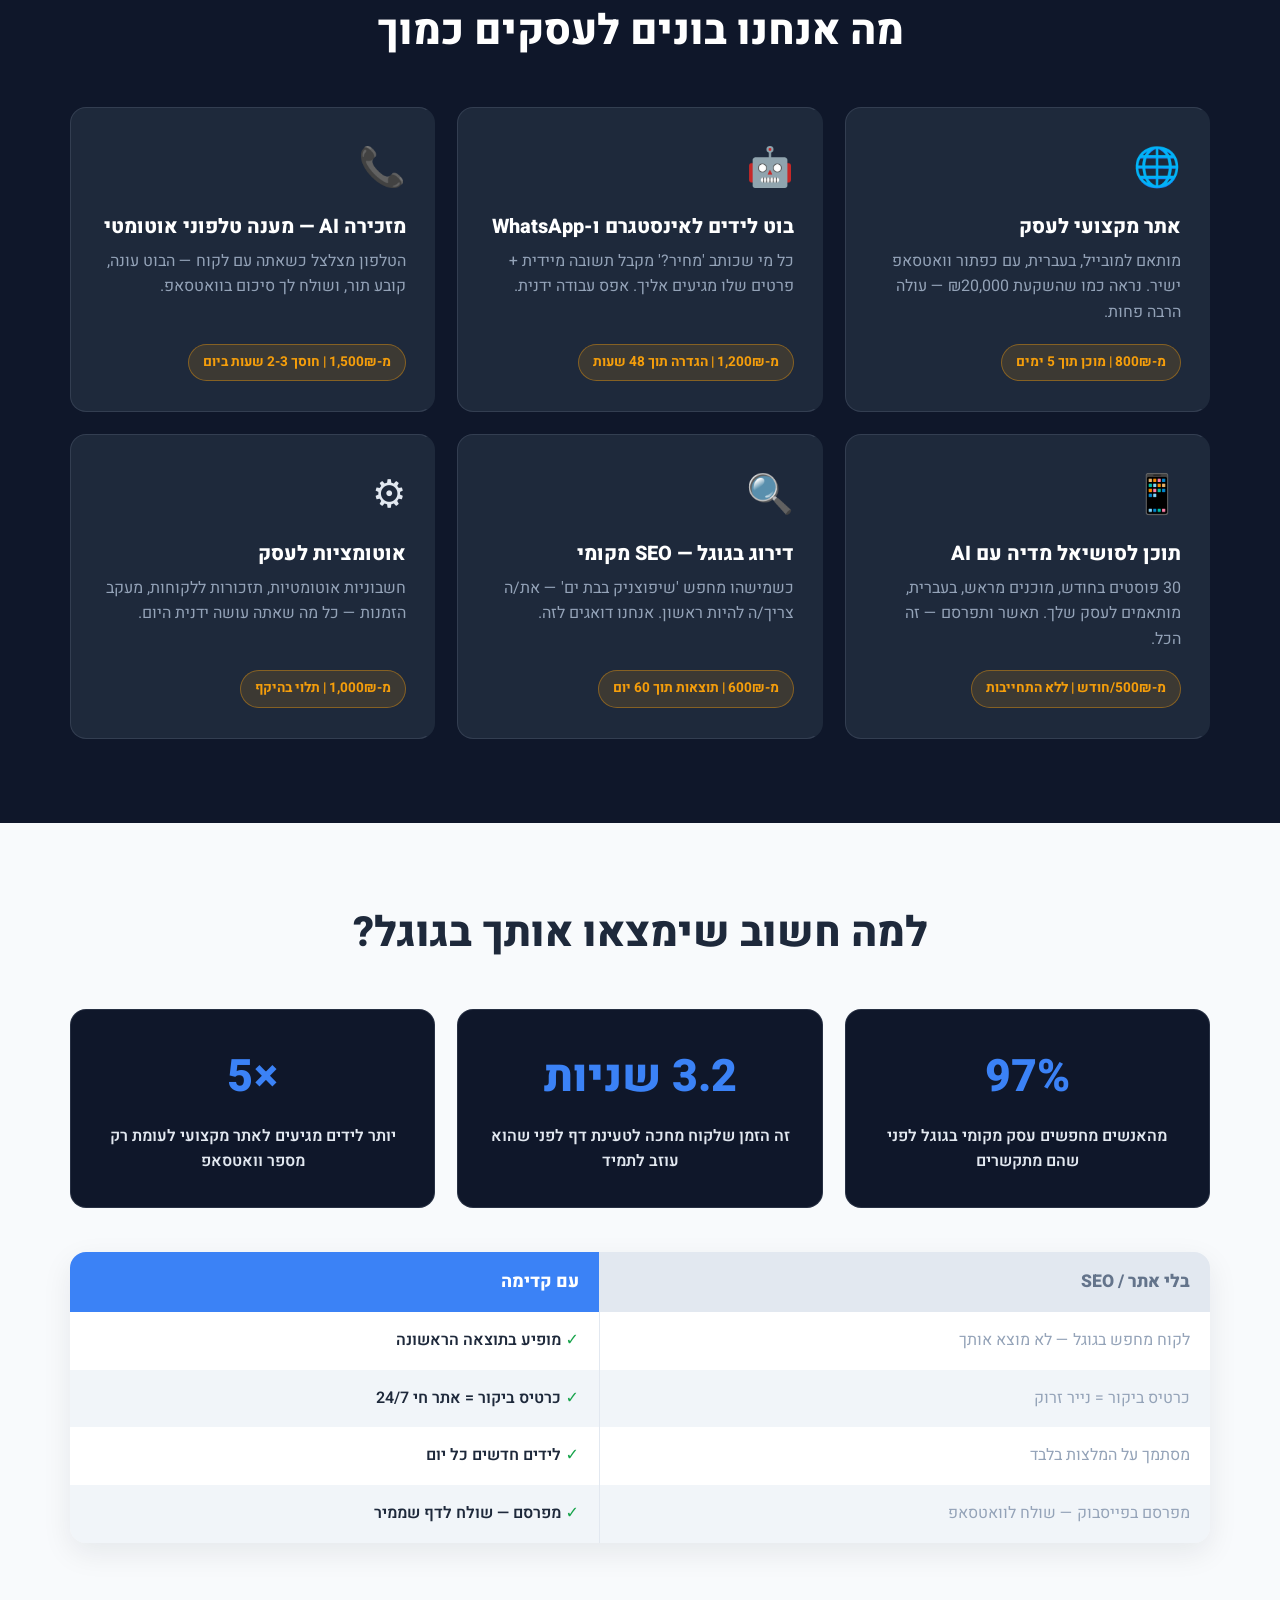
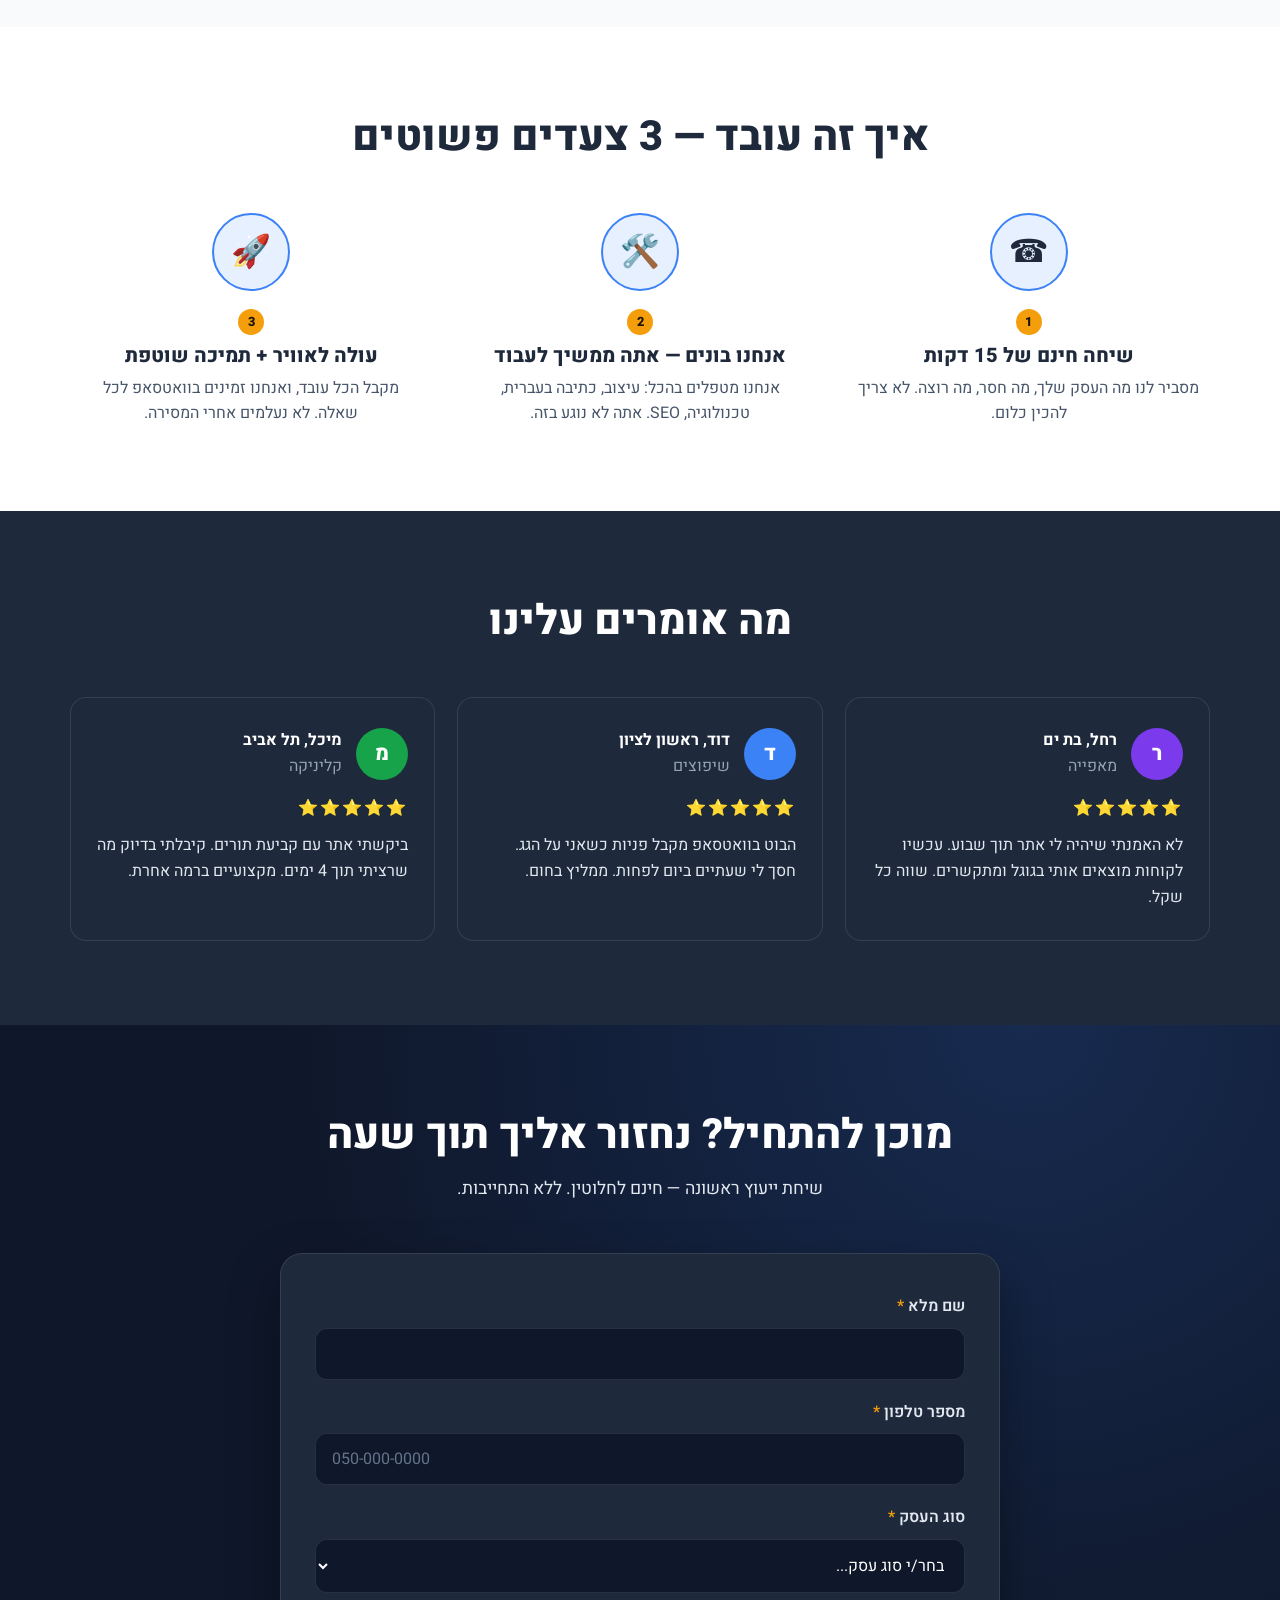
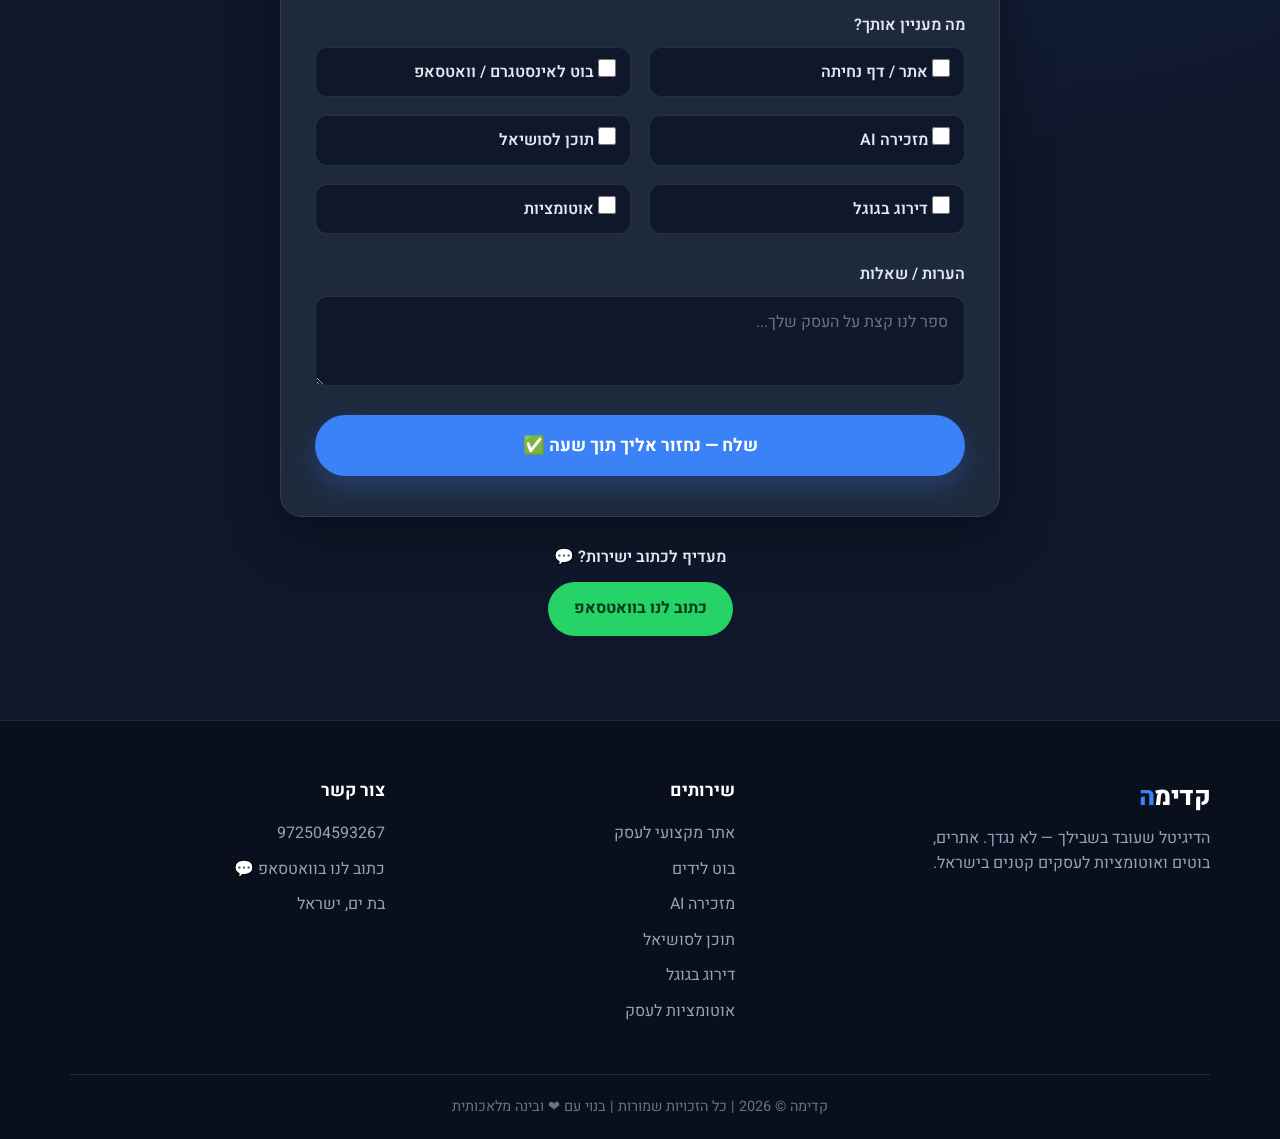
==== commit 0fc05a47: "Fix navbar consistency across all pages - Standardize service nav labels: remove character name pref" ====
--- a/public/index.html
+++ b/public/index.html
@@ -503,6 +503,24 @@
       .split-grid { grid-template-columns: 1fr; }
       .footer-grid { grid-template-columns: 1fr; gap: 26px; }
     }
+    /* ===== Nav links ===== */
+    .nav-links { display: flex; align-items: center; gap: 4px; flex-wrap: nowrap; }
+    .nav-links a { color: var(--text-light); font-weight: 600; font-size: .88rem; padding: 7px 11px; border-radius: 8px; transition: color .2s ease, background .2s ease; white-space: nowrap; }
+    .nav-links a:hover, .nav-links a.active { color: #fff; background: rgba(59,130,246,.15); }
+    .nav-cta { font-size: .9rem; padding: 11px 20px; }
+    .nav-hamburger { display: none; flex-direction: column; justify-content: center; gap: 5px; width: 40px; height: 40px; background: none; border: none; cursor: pointer; padding: 6px; border-radius: 8px; transition: background .2s ease; flex-shrink: 0; }
+    .nav-hamburger:hover { background: rgba(255,255,255,.08); }
+    .nav-hamburger span { display: block; width: 100%; height: 2px; background: #fff; border-radius: 2px; transition: transform .3s ease, opacity .3s ease; }
+    .nav-hamburger.open span:nth-child(1) { transform: translateY(7px) rotate(45deg); }
+    .nav-hamburger.open span:nth-child(2) { opacity: 0; }
+    .nav-hamburger.open span:nth-child(3) { transform: translateY(-7px) rotate(-45deg); }
+    .mobile-nav { display: none; position: fixed; top: 0; right: 0; left: 0; bottom: 0; z-index: 999; background: rgba(15,23,42,.98); backdrop-filter: blur(16px); flex-direction: column; align-items: center; justify-content: center; gap: 8px; padding: 80px 24px 40px; }
+    .mobile-nav.open { display: flex; }
+    .mobile-nav a { color: var(--text-light); font-weight: 700; font-size: 1.2rem; padding: 14px 24px; border-radius: 12px; width: 100%; text-align: center; transition: background .2s ease, color .2s ease; }
+    .mobile-nav a:hover, .mobile-nav a.active { background: rgba(59,130,246,.18); color: #fff; }
+    .mobile-nav .btn { width: 100%; margin-top: 12px; justify-content: center; }
+
+    @media (max-width: 880px) { .nav-links { display: none; } .nav-hamburger { display: flex; } }
     @media (max-width: 600px) {
       .section-pad { padding: 60px 0; }
       .logo-tag { display: none; }
@@ -518,12 +536,30 @@
   <header class="navbar" id="navbar">
     <div class="container nav-inner">
       <div class="logo-wrap">
-        <a href="#" class="logo">קדימ<span>ה</span></a>
+        <a href="/" class="logo">קדימ<span>ה</span></a>
         <span class="logo-tag">הדיגיטל שעובד בשבילך — לא נגדך</span>
       </div>
+      <nav class="nav-links">
+        <a href="/services/landing-website.html">אתר תדמית</a>
+        <a href="/services/ecommerce-website.html">חנות אונליין</a>
+        <a href="/services/whatsapp-bot.html">בוט וואטסאפ</a>
+        <a href="/services/ai-receptionist.html">מזכירה AI</a>
+        <a href="/services/social-media-ai.html">סושיאל AI</a>
+        <a href="/services/appointments-clinics.html">תורים</a>
+      </nav>
       <a href="#contact" class="btn btn-primary nav-cta">דבר איתנו עכשיו 📲</a>
+      <button class="nav-hamburger" id="hamburgerBtn" aria-label="תפריט"><span></span><span></span><span></span></button>
     </div>
   </header>
+  <nav class="mobile-nav" id="mobileNav">
+    <a href="/services/landing-website.html">אתר תדמית</a>
+    <a href="/services/ecommerce-website.html">חנות אונליין</a>
+    <a href="/services/whatsapp-bot.html">בוט וואטסאפ</a>
+    <a href="/services/ai-receptionist.html">מזכירה AI</a>
+    <a href="/services/social-media-ai.html">סושיאל AI</a>
+    <a href="/services/appointments-clinics.html">תורים</a>
+    <a href="#contact" class="btn btn-primary">דבר איתנו עכשיו 📲</a>
+  </nav>
 
   <main>
     <!-- ===== HERO ===== -->
@@ -892,10 +928,27 @@
       submitBtn.disabled = true;
 
       setTimeout(function () {
-        form.style.display = 'none';
-        thankYou.classList.add('show');
+        window.location.href = '/lead-confirmation';
       }, 1500);
     });
+
+    // ===== Hamburger menu =====
+    var hamburgerBtn = document.getElementById('hamburgerBtn');
+    var mobileNav = document.getElementById('mobileNav');
+    if (hamburgerBtn && mobileNav) {
+      hamburgerBtn.addEventListener('click', function () {
+        var open = mobileNav.classList.toggle('open');
+        hamburgerBtn.classList.toggle('open', open);
+        document.body.style.overflow = open ? 'hidden' : '';
+      });
+      mobileNav.querySelectorAll('a').forEach(function (a) {
+        a.addEventListener('click', function () {
+          mobileNav.classList.remove('open');
+          hamburgerBtn.classList.remove('open');
+          document.body.style.overflow = '';
+        });
+      });
+    }
   </script>
 </body>
 </html>
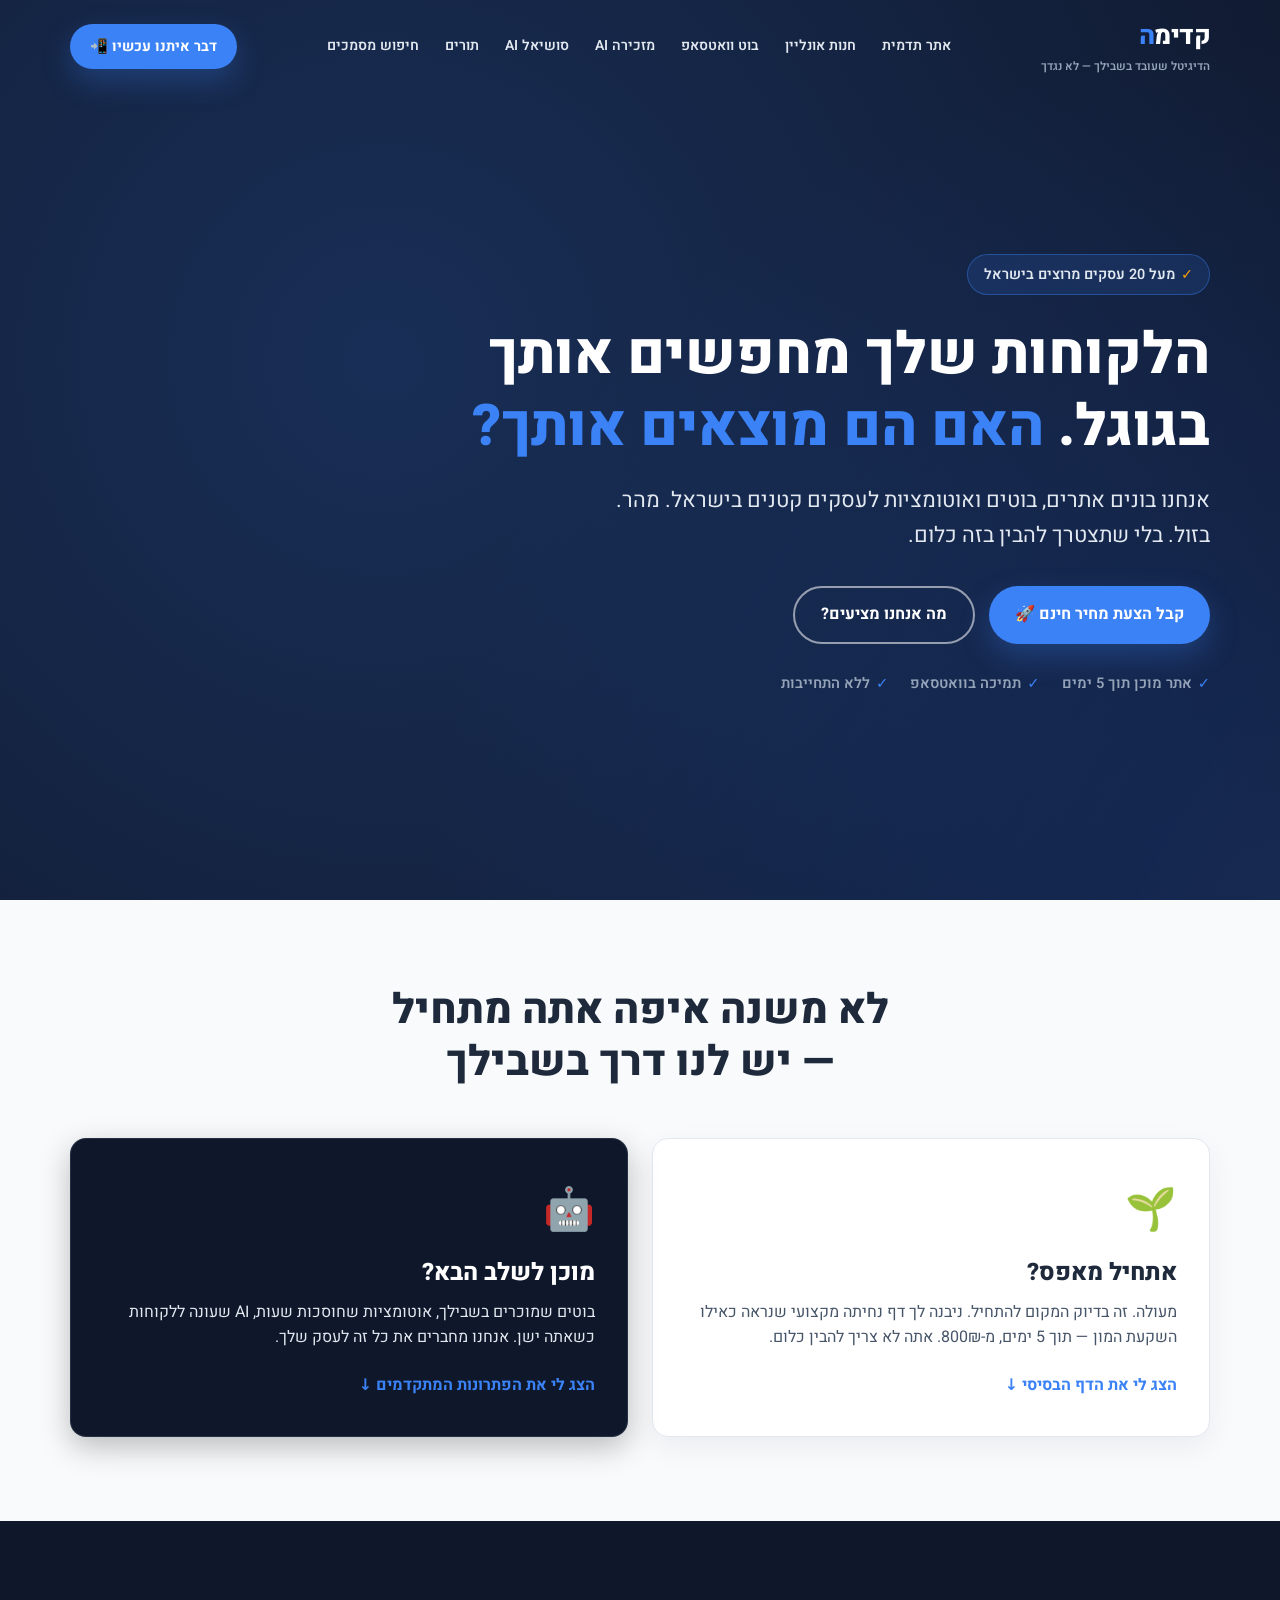
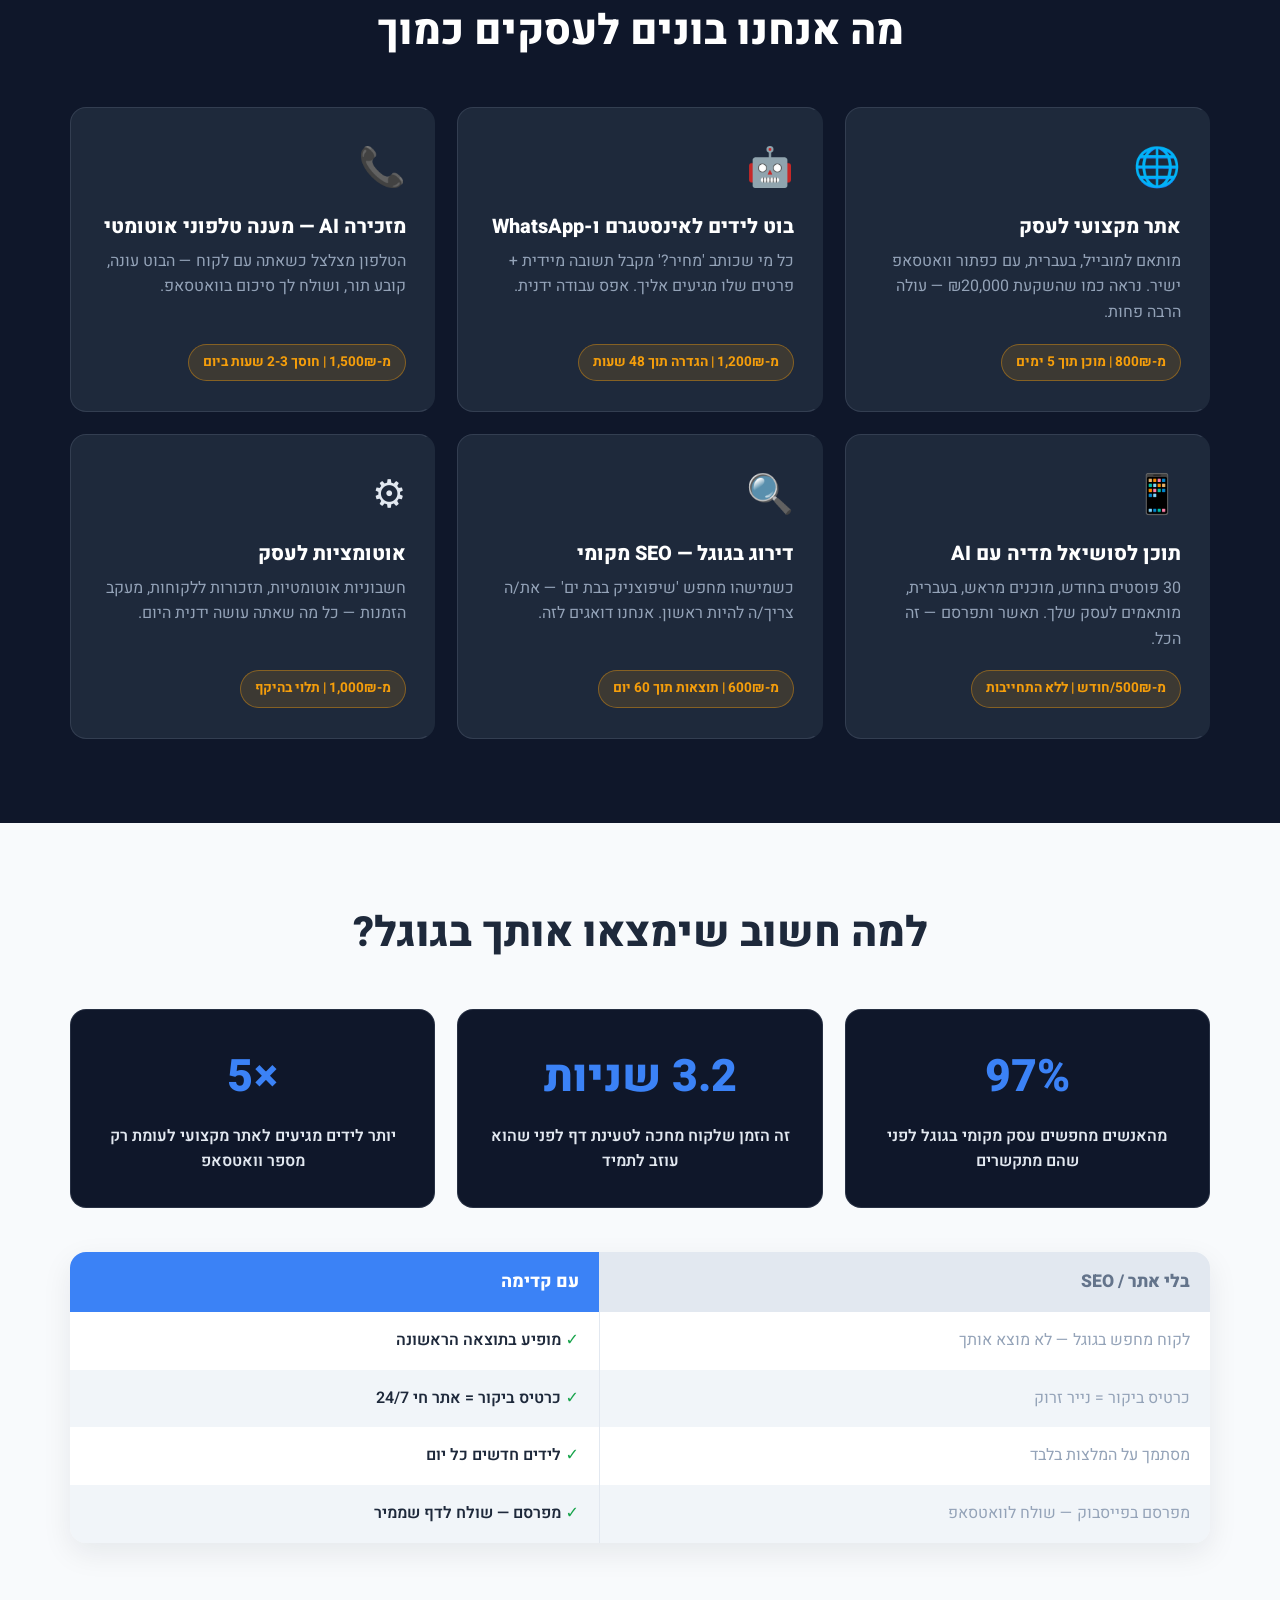
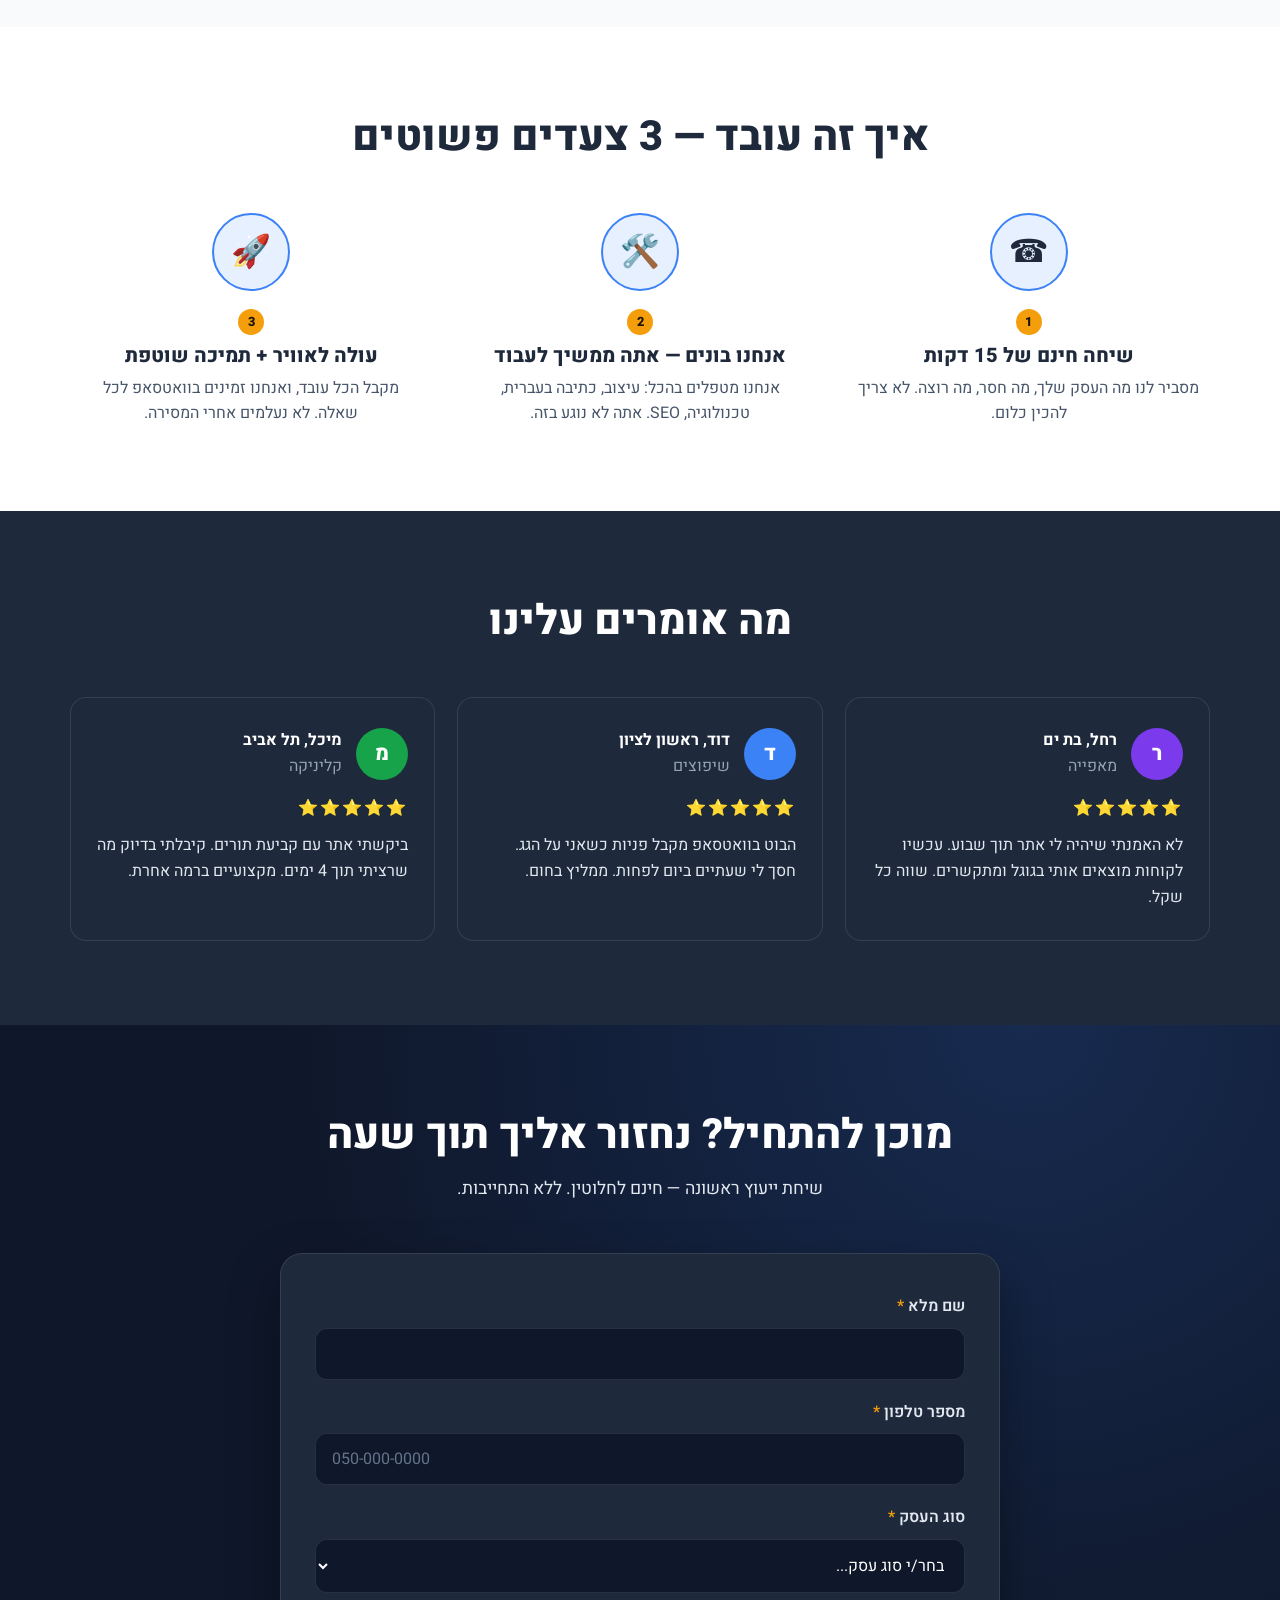
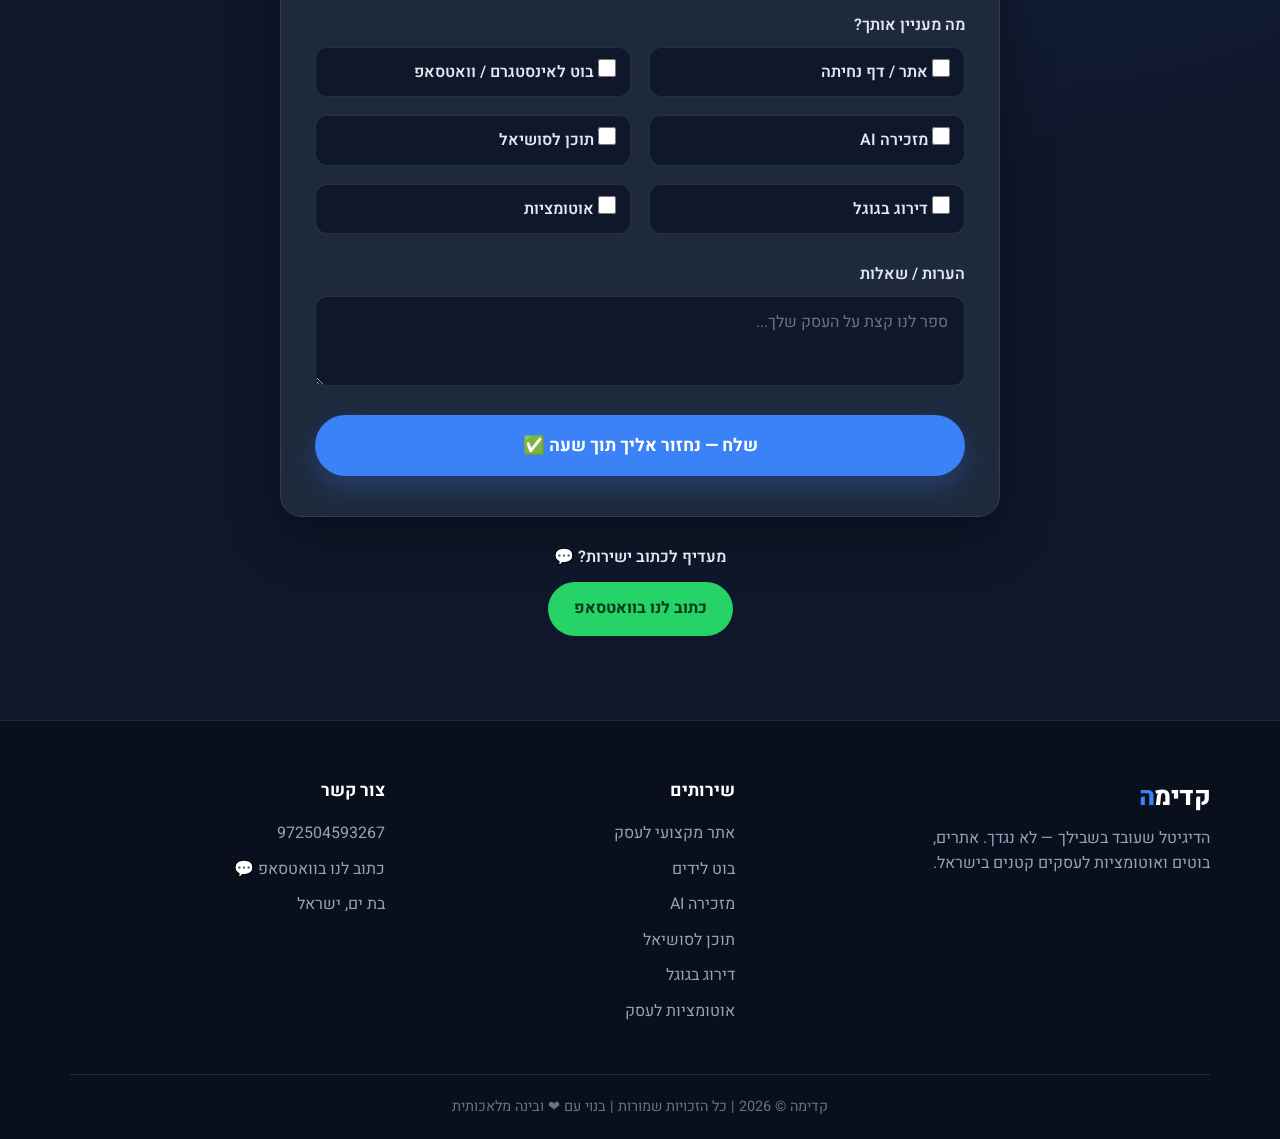
==== commit 25e4095b: "Add חיפוש מסמכים to all navbars (desktop + mobile) https://claude.ai/code/session_01GrNYx3XWAEFVGq4i" ====
--- a/public/index.html
+++ b/public/index.html
@@ -546,6 +546,7 @@
         <a href="/services/ai-receptionist.html">מזכירה AI</a>
         <a href="/services/social-media-ai.html">סושיאל AI</a>
         <a href="/services/appointments-clinics.html">תורים</a>
+        <a href="/services/document-search.html">חיפוש מסמכים</a>
       </nav>
       <a href="#contact" class="btn btn-primary nav-cta">דבר איתנו עכשיו 📲</a>
       <button class="nav-hamburger" id="hamburgerBtn" aria-label="תפריט"><span></span><span></span><span></span></button>
@@ -558,6 +559,7 @@
     <a href="/services/ai-receptionist.html">מזכירה AI</a>
     <a href="/services/social-media-ai.html">סושיאל AI</a>
     <a href="/services/appointments-clinics.html">תורים</a>
+        <a href="/services/document-search.html">חיפוש מסמכים</a>
     <a href="#contact" class="btn btn-primary">דבר איתנו עכשיו 📲</a>
   </nav>
 
